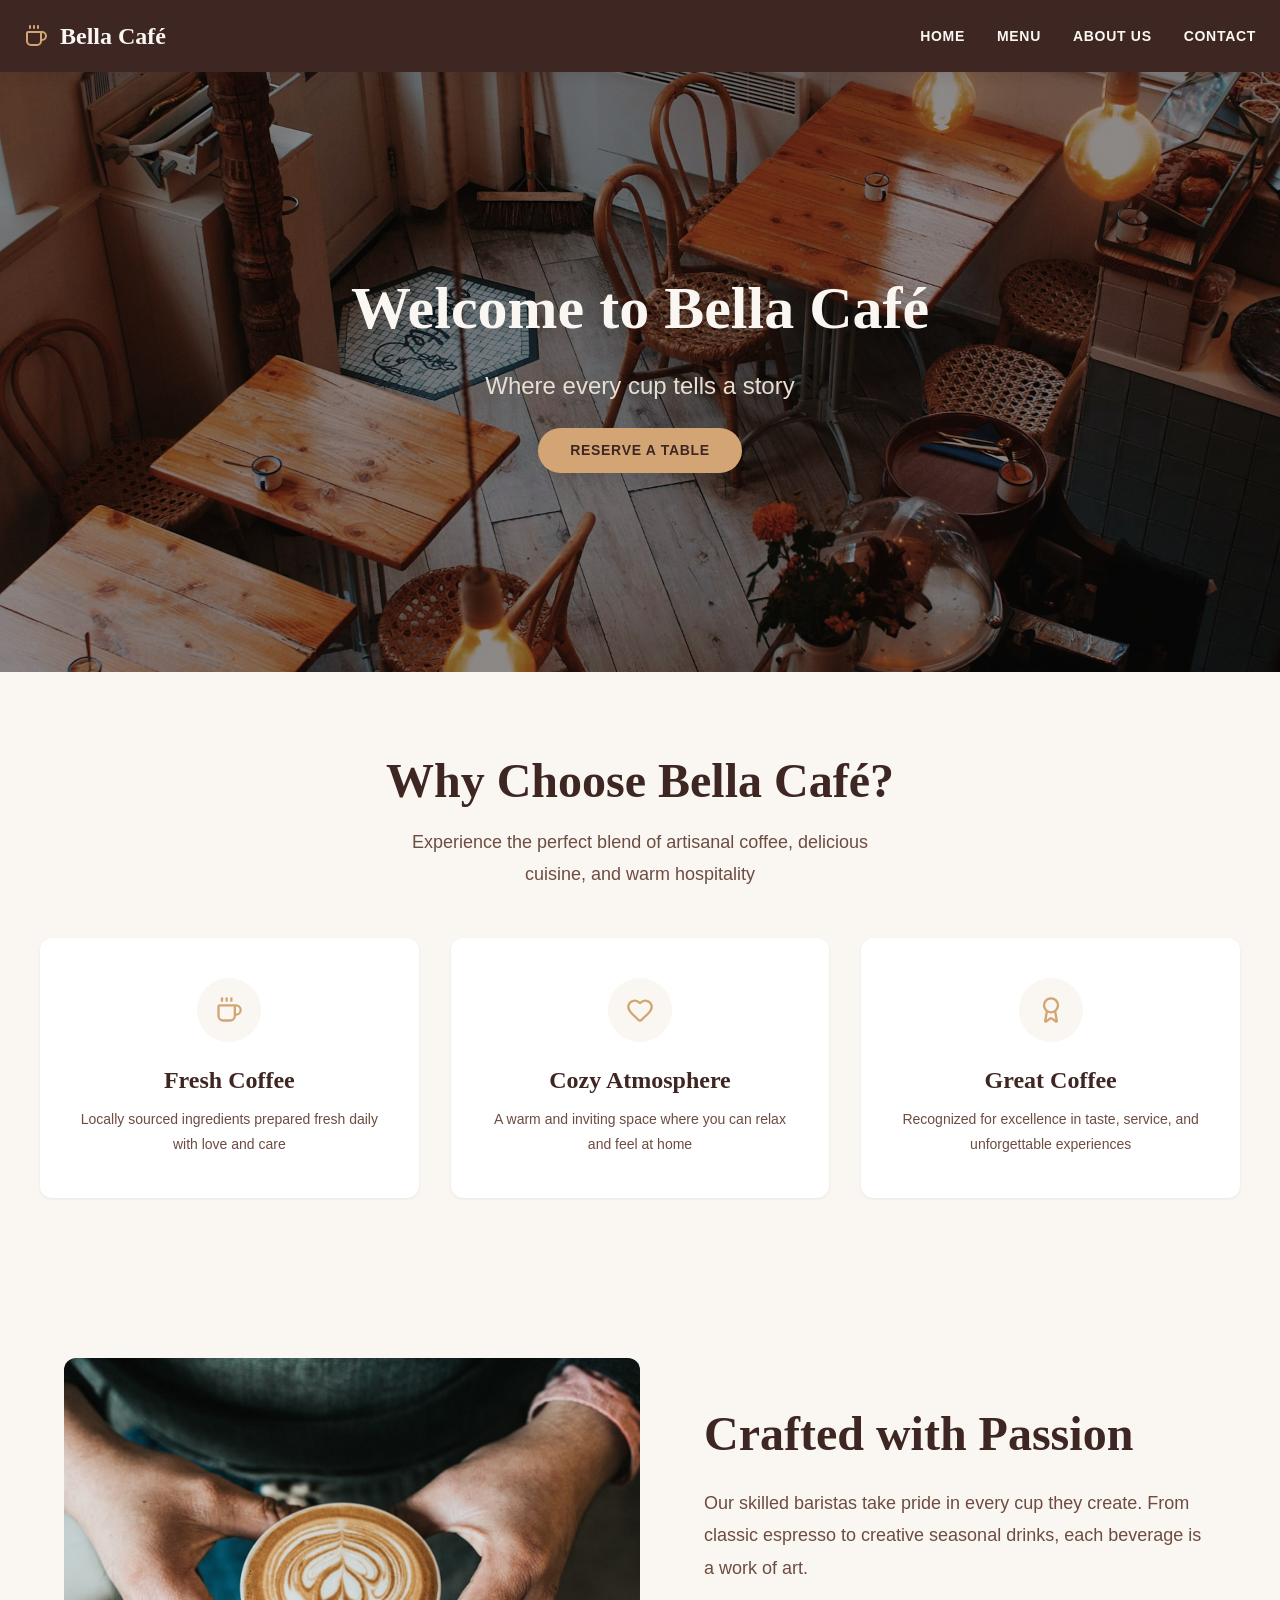
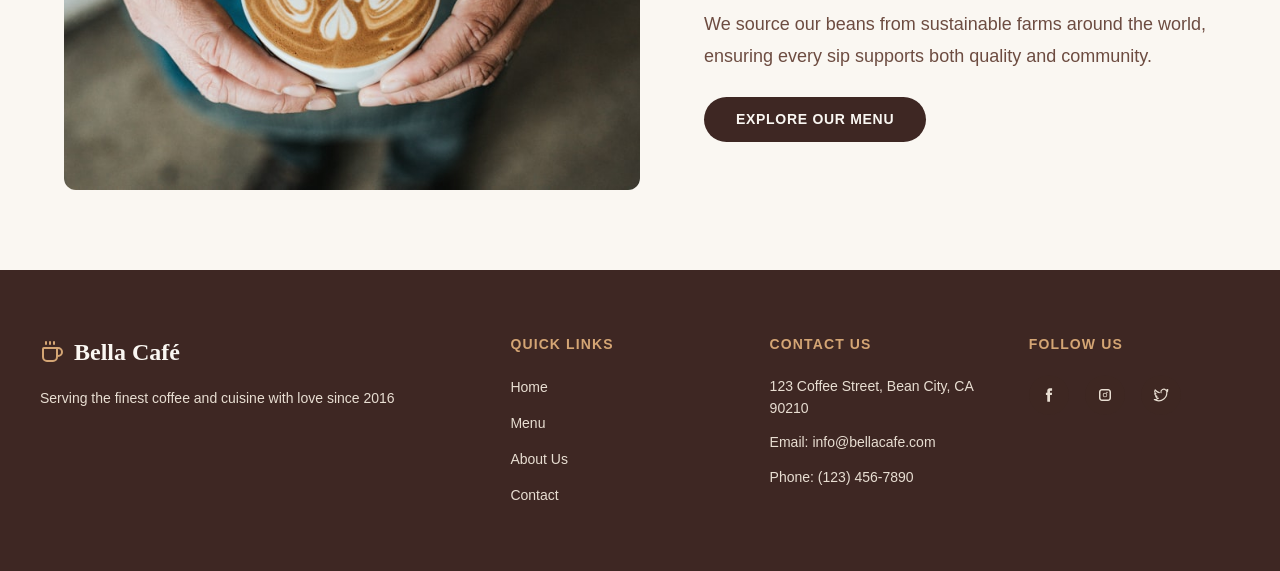
==== index.html @ aea691ec "feat:initial commit" ====
<!doctype html>
<html lang="en">
  <head>
    <meta charset="UTF-8" />
    <meta name="viewport" content="width=device-width, initial-scale=1.0" />
    <link rel="stylesheet" href="styles.css" />
    <title>Bella Café</title>
  </head>
  <body>
    <header class="header">
      <a href="index.html" class="header__logo">
        <svg
          xmlns="http://www.w3.org/2000/svg"
          width="24"
          height="24"
          viewBox="0 0 24 24"
          fill="none"
          stroke="currentColor"
          stroke-width="2"
          stroke-linecap="round"
          stroke-linejoin="round"
        >
          <path d="M10 2v2" />
          <path d="M14 2v2" />
          <path
            d="M16 8a1 1 0 0 1 1 1v8a4 4 0 0 1-4 4H7a4 4 0 0 1-4-4V9a1 1 0 0 1 1-1h14a4 4 0 1 1 0 8h-1"
          />
          <path d="M6 2v2" />
        </svg>
        <span class="header__logo-text">Bella Café</span>
      </a>

      <h1 class="sr-only">Bella Café — Restaurant & Coffee Shop</h1>

      <nav class="header__nav">
        <ul class="header__nav-list">
          <li><a href="index.html" class="header__nav-link">Home</a></li>
          <li><a href="menu.html" class="header__nav-link">Menu</a></li>
          <li><a href="about.html" class="header__nav-link">About Us</a></li>
          <li><a href="contact.html" class="header__nav-link">Contact</a></li>
        </ul>
      </nav>
    </header>

    <section class="hero">
      <div class="hero__content">
        <h2 class="hero__title">Welcome to Bella Café</h2>
        <span class="hero__subtitle">Where every cup tells a story</span>
        <a href="contact.html" class="btn btn--primary">Reserve a Table</a>
      </div>
    </section>

    <section class="features">
      <div class="features__header">
        <h2 class="features__title">Why Choose Bella Café?</h2>
        <p class="features__subtitle">
          Experience the perfect blend of artisanal coffee, delicious cuisine,
          and warm hospitality
        </p>
      </div>

      <div class="features__grid">
        <div class="feature-card">
          <div class="feature-card__icon">
            <svg
              xmlns="http://www.w3.org/2000/svg"
              width="28"
              height="28"
              viewBox="0 0 24 24"
              fill="none"
              stroke="currentColor"
              stroke-width="2"
              stroke-linecap="round"
              stroke-linejoin="round"
            >
              <path d="M10 2v2" />
              <path d="M14 2v2" />
              <path
                d="M16 8a1 1 0 0 1 1 1v8a4 4 0 0 1-4 4H7a4 4 0 0 1-4-4V9a1 1 0 0 1 1-1h14a4 4 0 1 1 0 8h-1"
              />
              <path d="M6 2v2" />
            </svg>
          </div>
          <h3 class="feature-card__title">Fresh Coffee</h3>
          <p class="feature-card__desc">
            Locally sourced ingredients prepared fresh daily with love and care
          </p>
        </div>

        <div class="feature-card">
          <div class="feature-card__icon">
            <svg
              xmlns="http://www.w3.org/2000/svg"
              width="28"
              height="28"
              viewBox="0 0 24 24"
              fill="none"
              stroke="currentColor"
              stroke-width="2"
              stroke-linecap="round"
              stroke-linejoin="round"
            >
              <path
                d="M2 9.5a5.5 5.5 0 0 1 9.591-3.676.56.56 0 0 0 .818 0A5.49 5.49 0 0 1 22 9.5c0 2.29-1.5 4-3 5.5l-5.492 5.313a2 2 0 0 1-3 .019L5 15c-1.5-1.5-3-3.2-3-5.5"
              />
            </svg>
          </div>
          <h3 class="feature-card__title">Cozy Atmosphere</h3>
          <p class="feature-card__desc">
            A warm and inviting space where you can relax and feel at home
          </p>
        </div>

        <div class="feature-card feature-card--animated">
          <div class="feature-card__icon">
            <svg
              xmlns="http://www.w3.org/2000/svg"
              width="28"
              height="28"
              viewBox="0 0 24 24"
              fill="none"
              stroke="currentColor"
              stroke-width="2"
              stroke-linecap="round"
              stroke-linejoin="round"
            >
              <path
                d="m15.477 12.89 1.515 8.526a.5.5 0 0 1-.81.47l-3.58-2.687a1 1 0 0 0-1.197 0l-3.586 2.686a.5.5 0 0 1-.81-.469l1.514-8.526"
              />
              <circle cx="12" cy="8" r="6" />
            </svg>
          </div>
          <h3 class="feature-card__title">Great Coffee</h3>
          <p class="feature-card__desc">
            Recognized for excellence in taste, service, and unforgettable
            experiences
          </p>
        </div>
      </div>
    </section>

    <section class="about-preview">
      <img
        class="about-preview__img"
        src="./assets/crafted-coffee.jpeg"
        alt="crafted coffee"
      />
      <div class="about-preview__content">
        <h2 class="about-preview__title">Crafted with Passion</h2>
        <p class="about-preview__text">
          Our skilled baristas take pride in every cup they create. From classic
          espresso to creative seasonal drinks, each beverage is a work of art.
        </p>
        <p class="about-preview__text">
          We source our beans from sustainable farms around the world, ensuring
          every sip supports both quality and community.
        </p>
        <a href="menu.html" class="btn btn--secondary">Explore Our Menu</a>
      </div>
    </section>

    <footer class="footer">
      <div class="footer__grid">
        <div class="footer__brand">
          <div class="footer__logo">
            <svg
              xmlns="http://www.w3.org/2000/svg"
              width="24"
              height="24"
              viewBox="0 0 24 24"
              fill="none"
              stroke="currentColor"
              stroke-width="2"
              stroke-linecap="round"
              stroke-linejoin="round"
            >
              <path d="M10 2v2" />
              <path d="M14 2v2" />
              <path
                d="M16 8a1 1 0 0 1 1 1v8a4 4 0 0 1-4 4H7a4 4 0 0 1-4-4V9a1 1 0 0 1 1-1h14a4 4 0 1 1 0 8h-1"
              />
              <path d="M6 2v2" />
            </svg>
            <span class="footer__logo-text">Bella Café</span>
          </div>
          <p class="footer__tagline">
            Serving the finest coffee and cuisine with love since 2016
          </p>
        </div>

        <div class="footer__col">
          <span class="footer__col-title">Quick Links</span>
          <ul class="footer__links">
            <li><a href="index.html">Home</a></li>
            <li><a href="menu.html">Menu</a></li>
            <li><a href="about.html">About Us</a></li>
            <li><a href="contact.html">Contact</a></li>
          </ul>
        </div>

        <div class="footer__col">
          <span class="footer__col-title">Contact Us</span>
          <div class="footer__contact">
            <a
              target="_blank"
              href="https://www.google.com/maps/place/TSU+11th+Building+(Ganivi)/@41.7169702,44.7189763,17z/data=!3m1!4b1!4m6!3m5!1s0x40447371b40dc741:0xaa9f66639d890960!8m2!3d41.7169702!4d44.7215512!16s%2Fg%2F1vtzfq1t?entry=ttu&g_ep=EgoyMDI2MDUxNy4wIKXMDSoASAFQAw%3D%3D"
              >123 Coffee Street, Bean City, CA 90210</a
            >
            <p>
              Email: <a href="mailto:info@bellacafe.com">info@bellacafe.com</a>
            </p>
            <p>Phone: <a href="tel:1234567890">(123) 456-7890</a></p>
          </div>
        </div>

        <div class="footer__col">
          <span class="footer__col-title">Follow Us</span>
          <div class="footer__socials">
            <a
              href="https://www.facebook.com/TbilisiStateUniversity"
              class="footer__social-link"
              aria-label="Facebook"
              target="_blank"
            >
              <svg xmlns="http://www.w3.org/2000/svg" viewBox="0 0 124 124">
                <path
                  fill="currentColor"
                  fill-rule="evenodd"
                  d="M50.1 62.4v44.4c0 .6.5 1.2 1.2 1.2h16.5c.6 0 1.2-.5 1.2-1.2V61.6h11.9c.6 0 1.1-.5 1.2-1.1l1-13.5c.1-.7-.5-1.3-1.2-1.3h-13v-9.6c0-2.3 1.8-4.1 4.1-4.1h9.2c.6 0 1.2-.5 1.2-1.2V17.3c0-.6-.5-1.2-1.2-1.2H66.6c-9.1 0-16.5 7.4-16.5 16.5v13.1h-8.2c-.6 0-1.2.5-1.2 1.2v13.6c0 .6.5 1.2 1.2 1.2h8.2v.7z"
                  clip-rule="evenodd"
                />
              </svg>
            </a>
            <a
              href="https://www.instagram.com/tbilisistateuniversity"
              class="footer__social-link"
              aria-label="Instagram"
              target="_blank"
            >
              <svg
                xmlns="http://www.w3.org/2000/svg"
                viewBox="0 0 24 24"
                fill-rule="evenodd"
                clip-rule="evenodd"
              >
                <path
                  fill="currentColor"
                  d="M16,4H8C5.791,4 4,5.791 4,8v8c0,2.209 1.791,4 4,4h8c2.209,0 4,-1.791 4,-4V8C20,5.791 18.209,4 16,4Zm2,12c0,1.103 -0.897,2 -2,2H8c-1.103,0 -2,-0.897 -2,-2V8c0,-1.103 0.897,-2 2,-2h8c1.103,0 2,0.897 2,2v8Zm-6,-7a3,3 0 1,0 0,6a3,3 0 0,0 0,-6Zm0,5a2,2 0 1,1 0,-4a2,2 0 0,1 0,4Zm3.5,-5.5a0.9,0.9 0 1,1 -1.8,0a0.9,0.9 0 0,1 1.8,0Z"
                />
              </svg>
            </a>
            <a
              href="https://twitter.com"
              class="footer__social-link"
              aria-label="Twitter / X"
              target="_blank"
            >
              <svg xmlns="http://www.w3.org/2000/svg" viewBox="0 0 32 32">
                <path
                  fill="currentColor"
                  d="M28.77 8.11a.87.87 0 0 0-.23-.2A4.69 4.69 0 0 0 29 6.54a1 1 0 0 0-.44-1a1 1 0 0 0-1.1 0a6.42 6.42 0 0 1-2.28.92a6.21 6.21 0 0 0-7.08-1A6.07 6.07 0 0 0 15 12.2a1 1 0 0 0 2-.4a4.08 4.08 0 0 1 2-4.52a4.24 4.24 0 0 1 5.12 1a1 1 0 0 0 .88.28h.25a1 1 0 0 0 .34 1.62a1 1 0 0 0-.36.88a13.07 13.07 0 0 1-4.89 11.24a12.75 12.75 0 0 1-12.65 2.31a9.06 9.06 0 0 0 4.54-2.18a1 1 0 0 0 .15-1.09a1 1 0 0 0-.93-.57a4 4 0 0 1-3-1.39a3.63 3.63 0 0 0 1-.35A1 1 0 0 0 10 18a1 1 0 0 0-.76-.84a4.42 4.42 0 0 1-3-2.48c.24 0 .48.05.74.06a1 1 0 0 0 1-.62A1 1 0 0 0 7.67 13C6 11.48 5.59 9.85 5.83 8.7a13.88 13.88 0 0 0 7 4a1 1 0 1 0 .38-2a12.1 12.1 0 0 1-6.82-4.39a1 1 0 0 0-.75-.38a1 1 0 0 0-.78.33a5.34 5.34 0 0 0-.31 6h-.09a1 1 0 0 0-.52.81a5.84 5.84 0 0 0 1.95 4.47a1 1 0 0 0-.18 1a6.63 6.63 0 0 0 3.18 3.57A13.89 13.89 0 0 1 4 23a1 1 0 0 0-.5 1.86a16.84 16.84 0 0 0 8.5 2.49a15.16 15.16 0 0 0 9.6-3.57a15.12 15.12 0 0 0 5.69-12.42a4.62 4.62 0 0 0 1.62-2.25a1 1 0 0 0-.14-1Z"
                />
              </svg>
            </a>
          </div>
        </div>
      </div>
    </footer>
  </body>
</html>
---- styles.css ----
:root {
  --color-espresso: #3e2723;
  --color-cream: #faf7f2;
  --color-gold: #d4a574;

  --color-white: #ffffff;
  --color-beige-light: #e8ded2;
  --color-brown-mid: #6d4c41;
  --color-gold-dark: #c49563;

  --color-espresso-10: rgba(62, 39, 35, 0.1);
  --color-espresso-50: rgba(62, 39, 35, 0.5);
  --color-danger: #d4183d;

  --font-heading: "Playfair Display", Georgia, serif;
  --font-body: "Lato", "Helvetica Neue", Arial, sans-serif;

  --text-xs: 0.75rem; /*  12px */
  --text-sm: 0.875rem; /*  14px */
  --text-base: 1rem; /*  16px */
  --text-md: 1.125rem; /*  18px */
  --text-lg: 1.25rem; /*  20px */
  --text-xl: 1.5rem; /*  24px */
  --text-2xl: 2rem; /*  32px */
  --text-3xl: 2.5rem; /*  40px */
  --text-4xl: 3rem; /*  48px */
  --text-5xl: 3.75rem; /*  60px */

  --font-normal: 400;
  --font-medium: 500;
  --font-semi: 600;
  --font-bold: 700;

  --leading-tight: 1.2;
  --leading-normal: 1.5;
  --leading-loose: 1.8;

  --radius-sm: 4px;
  --radius-md: 8px;
  --radius-lg: 12px;
  --radius-xl: 20px;
  --radius-full: 9999px;

  --shadow-sm: 0 1px 3px rgba(62, 39, 35, 0.08);
  --shadow-md: 0 4px 12px rgba(62, 39, 35, 0.12);
  --shadow-lg: 0 8px 24px rgba(62, 39, 35, 0.16);
  --shadow-xl: 0 16px 48px rgba(62, 39, 35, 0.2);

  --transition-fast: 150ms ease;
  --transition-base: 250ms ease;
  --transition-slow: 400ms ease;

  --container-max: 1200px;
  --header-height: 72px;
}

*,
*::before,
*::after {
  box-sizing: border-box;
  margin: 0;
  padding: 0;
}

html {
  font-size: 16px;
  scroll-behavior: smooth;
  -webkit-text-size-adjust: 100%;
}

body {
  font-family: var(--font-body);
  font-size: var(--text-base);
  font-weight: var(--font-normal);
  line-height: var(--leading-normal);
  color: var(--color-brown-mid);
  background-color: var(--color-cream);
  -webkit-font-smoothing: antialiased;
  -moz-osx-font-smoothing: grayscale;
}

h1,
h2,
h3,
h4,
h5,
h6 {
  font-family: var(--font-heading);
  font-weight: var(--font-bold);
  line-height: var(--leading-tight);
  color: var(--color-espresso);
}

h1 {
  font-size: var(--text-5xl);
}
h2 {
  font-size: var(--text-4xl);
}
h3 {
  font-size: var(--text-3xl);
}
h4 {
  font-size: var(--text-2xl);
}
h5 {
  font-size: var(--text-xl);
}
h6 {
  font-size: var(--text-lg);
}

p {
  line-height: var(--leading-loose);
  color: var(--color-brown-mid);
}

a {
  color: inherit;
  text-decoration: none;
  transition: color var(--transition-base);
}

a:hover {
  color: var(--color-gold);
}

ul,
ol {
  list-style: none;
}

img,
picture,
video,
canvas,
svg {
  display: block;
  max-width: 100%;
  height: auto;
}
.sr-only {
  position: absolute;
  width: 1px;
  height: 1px;
  clip: rect(0, 0, 0, 0);
}

.header {
  position: sticky;
  top: 0;
  z-index: 100;
  height: 72px;
  background-color: var(--color-espresso);
  display: flex;
  align-items: center;
  justify-content: space-between;
  padding-inline: 24px;
  box-shadow: var(--shadow-md);
}

.header__logo {
  display: flex;
  align-items: center;
  gap: 12px;
  color: var(--color-cream);
}

.header__logo svg {
  color: var(--color-gold);
  flex-shrink: 0;
}

.header__logo-text {
  font-family: var(--font-heading);
  font-size: var(--text-xl);
  font-weight: var(--font-bold);
  color: var(--color-cream);
}

.header__nav-list {
  display: flex;
  align-items: center;
  gap: 32px;
}

.header__nav-link {
  font-size: var(--text-sm);
  font-weight: var(--font-semi);
  letter-spacing: 0.05em;
  text-transform: uppercase;
  color: var(--color-cream);
  transition: color var(--transition-base);
}

.header__nav-link:hover {
  color: var(--color-gold);
}

.hero {
  width: 100%;
  min-height: 600px;
  background-image:
    linear-gradient(var(--color-espresso-50), var(--color-espresso-50)),
    url("./assets/photo2.jpeg");
  background-size: cover;
  background-position: center;
  background-repeat: no-repeat;

  background-blend-mode: multiply;

  display: flex;
  align-items: center;
  justify-content: center;
}

.hero__content {
  display: flex;
  flex-direction: column;
  align-items: center;
  gap: 24px;
  text-align: center;
}

.hero__title {
  font-size: var(--text-5xl);
  color: var(--color-cream);
}

.hero__subtitle {
  font-size: var(--text-xl);
  color: var(--color-beige-light);
}
.btn {
  display: inline-flex;
  align-items: center;
  padding: 12px 32px;
  font-size: var(--text-sm);
  font-weight: var(--font-semi);
  letter-spacing: 0.05em;
  text-transform: uppercase;
  border-radius: var(--radius-full);
  transition:
    background-color var(--transition-base),
    transform var(--transition-fast);
  cursor: pointer;
}

.btn:hover {
  transform: translateY(-2px);
}
.btn:active {
  transform: translateY(0);
}

.btn--primary {
  background-color: var(--color-gold);
  color: var(--color-espresso);
}

.btn--primary:hover {
  background-color: var(--color-gold-dark);
  color: var(--color-espresso);
}

.features {
  padding-block: 80px;
  padding-inline: 24px;
  text-align: center;
}

.features__header {
  margin-bottom: 48px;
}

.features__title {
  margin-bottom: 16px;
}

.features__subtitle {
  font-size: var(--text-md);
  color: var(--color-brown-mid);
  max-width: 520px;
  margin-inline: auto;
}

.features__grid {
  display: grid;
  grid-template-columns: repeat(3, 1fr);
  gap: 32px;
  max-width: 1200px;
  margin-inline: auto;
}

.feature-card {
  background-color: var(--color-white);
  border-radius: 12px;
  padding: 40px 32px;
  box-shadow: var(--shadow-sm);
  transition:
    box-shadow 250ms ease,
    transform 250ms ease;
}

.feature-card:hover {
  box-shadow: var(--shadow-lg);
  transform: translateY(-4px);
}

.feature-card__icon {
  width: 64px;
  height: 64px;
  background-color: var(--color-cream);
  border-radius: 9999px;
  display: flex;
  align-items: center;
  justify-content: center;
  margin-inline: auto;
  margin-bottom: 24px;
  color: var(--color-gold);
}

.feature-card__title {
  font-size: var(--text-xl);
  color: var(--color-espresso);
  margin-bottom: 12px;
}

.feature-card__desc {
  font-size: var(--text-sm);
  color: var(--color-brown-mid);
  line-height: 1.8;
}

.feature-card--animated {
  animation: float 3s ease-in-out infinite;
}

.feature-card--animated:nth-child(1) {
  animation-delay: 0s;
}
.feature-card--animated:nth-child(2) {
  animation-delay: 0.4s;
}
.feature-card--animated:nth-child(3) {
  animation-delay: 0.8s;
}

.about-preview {
  display: flex;
  align-items: center;
  gap: 64px;
  max-width: 1200px;
  margin-inline: auto;
  padding-block: 80px;
  padding-inline: 24px;
}

.about-preview__img {
  width: 50%;
  aspect-ratio: 4 / 3;
  object-fit: cover;
  border-radius: 12px;
  flex-shrink: 0;
}

.about-preview__content {
  display: flex;
  flex-direction: column;
  gap: 24px;
}

.about-preview__title {
  font-size: var(--text-4xl);
  color: var(--color-espresso);
}

.about-preview__text {
  font-size: var(--text-md);
  color: var(--color-brown-mid);
  line-height: 1.8;
}

.about-preview__content .btn {
  align-self: flex-start;
}

.btn--secondary {
  background-color: var(--color-espresso);
  color: var(--color-cream);
}

.btn--secondary:hover {
  background-color: var(--color-brown-mid);
  color: var(--color-cream);
}

.footer {
  background-color: var(--color-espresso);
  color: var(--color-cream);
  padding-block: 64px;
  padding-inline: 24px;
}

.footer__grid {
  display: grid;
  grid-template-columns: 2fr 1fr 1fr 1fr;
  gap: 48px;
  max-width: 1200px;
  margin-inline: auto;
}

.footer__logo {
  display: flex;
  align-items: center;
  gap: 10px;
  margin-bottom: 16px;
}

.footer__logo svg {
  color: var(--color-gold);
  flex-shrink: 0;
}

.footer__logo-text {
  font-family: var(--font-heading);
  font-size: var(--text-xl);
  font-weight: var(--font-bold);
  color: var(--color-cream);
}

.footer__tagline {
  font-size: var(--text-sm);
  color: var(--color-beige-light);
  line-height: 1.8;
}

.footer__col-title {
  display: block;
  font-size: var(--text-sm);
  font-weight: var(--font-semi);
  letter-spacing: 0.08em;
  text-transform: uppercase;
  color: var(--color-gold);
  margin-bottom: 20px;
}

.footer__links {
  display: flex;
  flex-direction: column;
  gap: 12px;
}

.footer__links a {
  font-size: var(--text-sm);
  color: var(--color-beige-light);
  transition: color var(--transition-base);
}

.footer__links a:hover {
  color: var(--color-gold);
}

.footer__contact {
  display: flex;
  flex-direction: column;
  gap: 12px;
}

.footer__contact p,
.footer__contact a {
  font-size: var(--text-sm);
  color: var(--color-beige-light);
  line-height: 1.6;
}

.footer__contact a:hover {
  color: var(--color-gold);
}

.footer__socials {
  display: flex;
  gap: 16px;
}

.footer__social-link {
  width: 40px;
  height: 40px;
  background-color: var(--color-espresso-10);
  border-radius: 9999px;
  display: flex;
  align-items: center;
  justify-content: center;
  color: var(--color-beige-light);
  transition:
    background-color var(--transition-base),
    color var(--transition-base);
}

.footer__social-link svg {
  width: 18px;
  height: 18px;
}

.footer__social-link:hover {
  background-color: var(--color-gold);
  color: var(--color-espresso);
}

@keyframes float {
  0% {
    transform: translateY(0);
  }
  50% {
    transform: translateY(-10px);
  }
  100% {
    transform: translateY(0);
  }
}
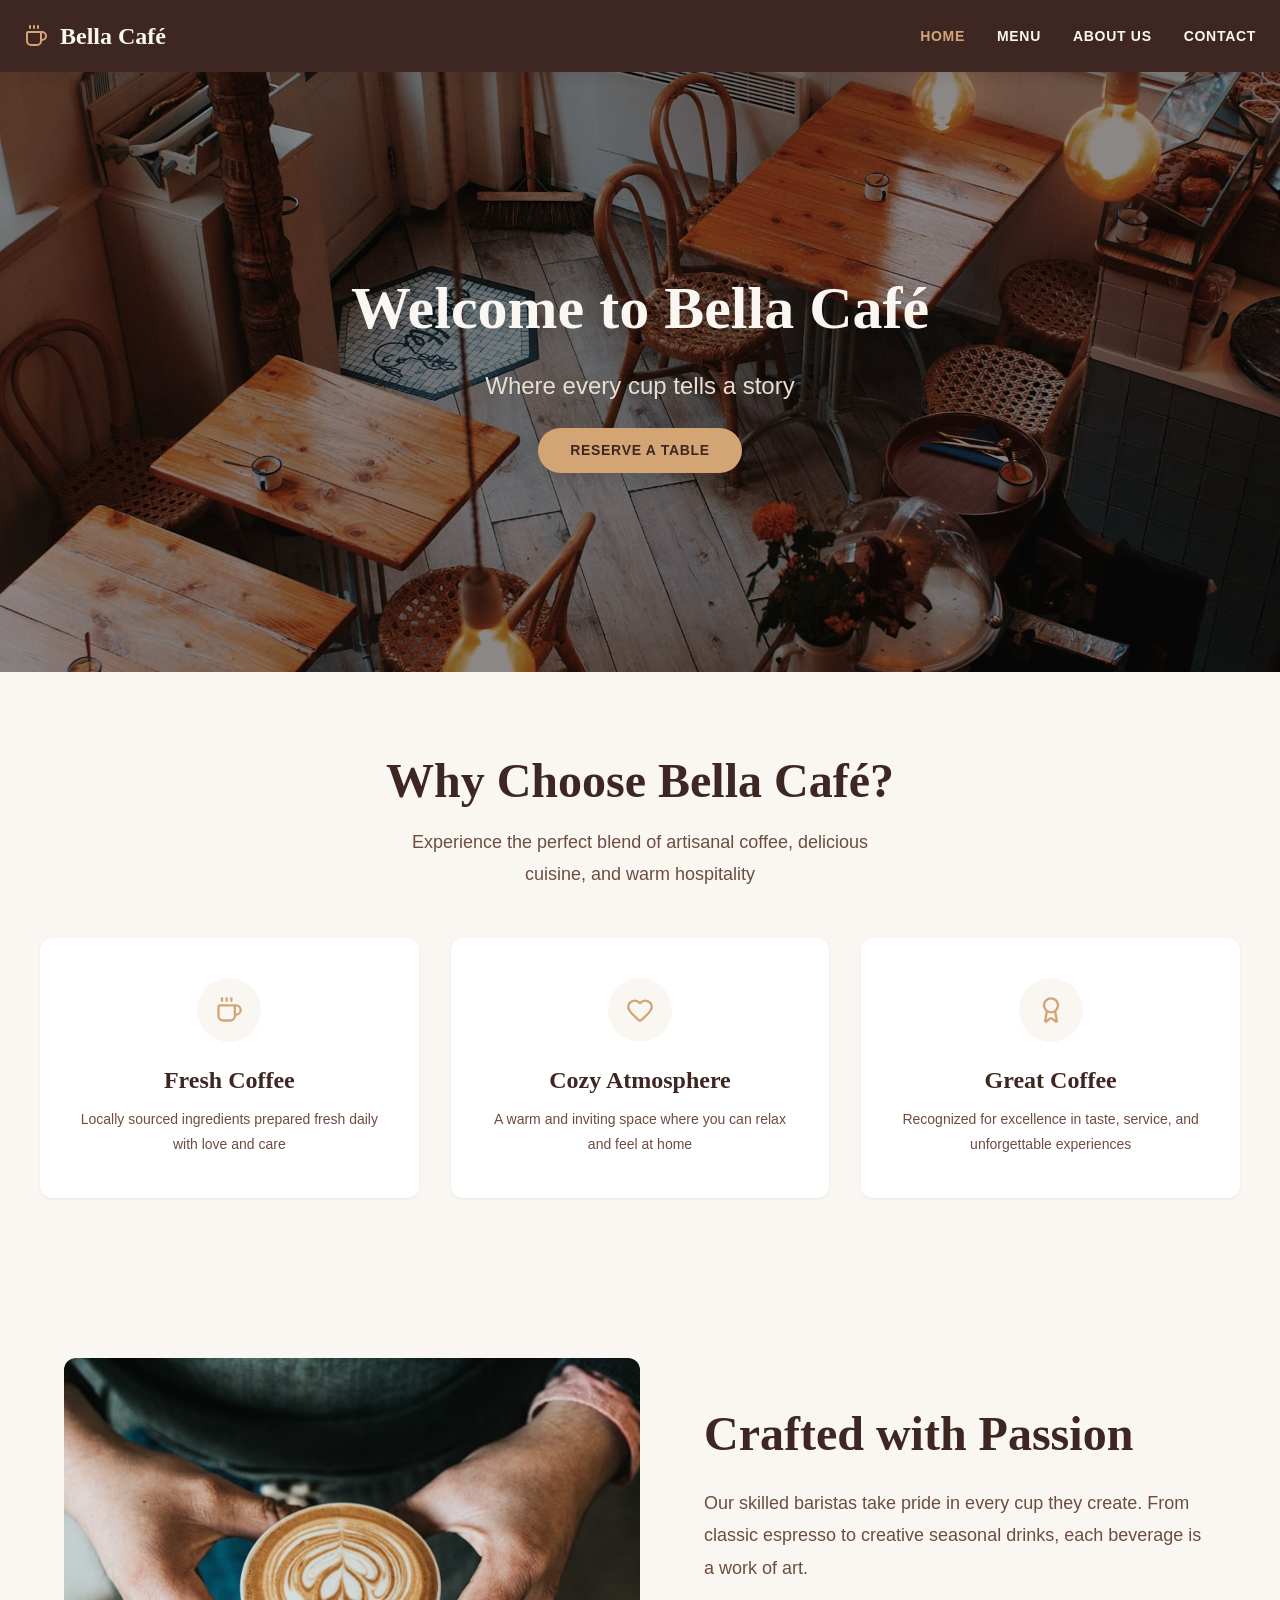
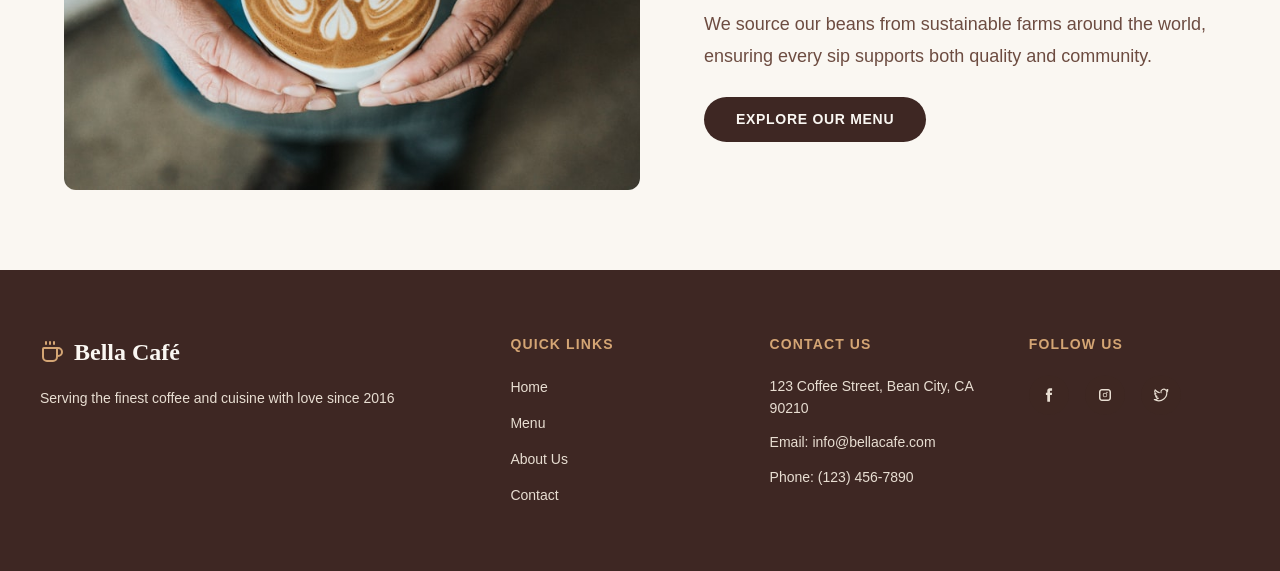
==== commit 69aa6819: "feat: menu page" ====
--- a/index.html
+++ b/index.html
@@ -8,6 +8,12 @@
   </head>
   <body>
     <header class="header">
+      <div class="header__burger" id="burger">
+        <div class="burger__line"></div>
+        <div class="burger__line"></div>
+        <div class="burger__line"></div>
+      </div>
+
       <a href="index.html" class="header__logo">
         <svg
           xmlns="http://www.w3.org/2000/svg"
@@ -30,17 +36,85 @@
         <span class="header__logo-text">Bella Café</span>
       </a>
 
-      <h1 class="sr-only">Bella Café — Restaurant & Coffee Shop</h1>
-
       <nav class="header__nav">
         <ul class="header__nav-list">
-          <li><a href="index.html" class="header__nav-link">Home</a></li>
+          <li>
+            <a
+              href="index.html"
+              class="header__nav-link header__nav-link--active"
+              >Home</a
+            >
+          </li>
           <li><a href="menu.html" class="header__nav-link">Menu</a></li>
           <li><a href="about.html" class="header__nav-link">About Us</a></li>
           <li><a href="contact.html" class="header__nav-link">Contact</a></li>
         </ul>
       </nav>
     </header>
+
+    <div class="nav-overlay" id="navOverlay"></div>
+
+    <aside class="nav-sidebar" id="navSidebar">
+      <div class="nav-sidebar__header">
+        <div class="nav-sidebar__brand">
+          <svg
+            xmlns="http://www.w3.org/2000/svg"
+            width="24"
+            height="24"
+            viewBox="0 0 24 24"
+            fill="none"
+            stroke="currentColor"
+            stroke-width="2"
+            stroke-linecap="round"
+            stroke-linejoin="round"
+          >
+            <path d="M10 2v2" />
+            <path d="M14 2v2" />
+            <path
+              d="M16 8a1 1 0 0 1 1 1v8a4 4 0 0 1-4 4H7a4 4 0 0 1-4-4V9a1 1 0 0 1 1-1h14a4 4 0 1 1 0 8h-1"
+            />
+            <path d="M6 2v2" />
+          </svg>
+          <span>Bella Café</span>
+        </div>
+        <div
+          class="nav-sidebar__close"
+          id="sidebarClose"
+          aria-label="Close menu"
+        >
+          <svg
+            xmlns="http://www.w3.org/2000/svg"
+            width="24"
+            height="24"
+            viewBox="0 0 24 24"
+            fill="none"
+            stroke="currentColor"
+            stroke-width="2"
+            stroke-linecap="round"
+            stroke-linejoin="round"
+          >
+            <path d="M18 6L6 18" />
+            <path d="M6 6l12 12" />
+          </svg>
+        </div>
+      </div>
+      <ul class="nav-sidebar__list">
+        <li>
+          <a
+            href="index.html"
+            class="nav-sidebar__link nav-sidebar__link--active"
+            >Home</a
+          >
+        </li>
+        <li><a href="menu.html" class="nav-sidebar__link">Menu</a></li>
+        <li><a href="about.html" class="nav-sidebar__link">About Us</a></li>
+        <li><a href="contact.html" class="nav-sidebar__link">Contact</a></li>
+      </ul>
+    </aside>
+
+    <div class="nav-overlay" id="navOverlay"></div>
+
+    <h1 class="sr-only">Bella Café — Restaurant & Coffee Shop</h1>
 
     <section class="hero">
       <div class="hero__content">
@@ -60,57 +134,6 @@
       </div>
 
       <div class="features__grid">
-        <div class="feature-card">
-          <div class="feature-card__icon">
-            <svg
-              xmlns="http://www.w3.org/2000/svg"
-              width="28"
-              height="28"
-              viewBox="0 0 24 24"
-              fill="none"
-              stroke="currentColor"
-              stroke-width="2"
-              stroke-linecap="round"
-              stroke-linejoin="round"
-            >
-              <path d="M10 2v2" />
-              <path d="M14 2v2" />
-              <path
-                d="M16 8a1 1 0 0 1 1 1v8a4 4 0 0 1-4 4H7a4 4 0 0 1-4-4V9a1 1 0 0 1 1-1h14a4 4 0 1 1 0 8h-1"
-              />
-              <path d="M6 2v2" />
-            </svg>
-          </div>
-          <h3 class="feature-card__title">Fresh Coffee</h3>
-          <p class="feature-card__desc">
-            Locally sourced ingredients prepared fresh daily with love and care
-          </p>
-        </div>
-
-        <div class="feature-card">
-          <div class="feature-card__icon">
-            <svg
-              xmlns="http://www.w3.org/2000/svg"
-              width="28"
-              height="28"
-              viewBox="0 0 24 24"
-              fill="none"
-              stroke="currentColor"
-              stroke-width="2"
-              stroke-linecap="round"
-              stroke-linejoin="round"
-            >
-              <path
-                d="M2 9.5a5.5 5.5 0 0 1 9.591-3.676.56.56 0 0 0 .818 0A5.49 5.49 0 0 1 22 9.5c0 2.29-1.5 4-3 5.5l-5.492 5.313a2 2 0 0 1-3 .019L5 15c-1.5-1.5-3-3.2-3-5.5"
-              />
-            </svg>
-          </div>
-          <h3 class="feature-card__title">Cozy Atmosphere</h3>
-          <p class="feature-card__desc">
-            A warm and inviting space where you can relax and feel at home
-          </p>
-        </div>
-
         <div class="feature-card feature-card--animated">
           <div class="feature-card__icon">
             <svg
@@ -124,6 +147,57 @@
               stroke-linecap="round"
               stroke-linejoin="round"
             >
+              <path d="M10 2v2" />
+              <path d="M14 2v2" />
+              <path
+                d="M16 8a1 1 0 0 1 1 1v8a4 4 0 0 1-4 4H7a4 4 0 0 1-4-4V9a1 1 0 0 1 1-1h14a4 4 0 1 1 0 8h-1"
+              />
+              <path d="M6 2v2" />
+            </svg>
+          </div>
+          <h3 class="feature-card__title">Fresh Coffee</h3>
+          <p class="feature-card__desc">
+            Locally sourced ingredients prepared fresh daily with love and care
+          </p>
+        </div>
+
+        <div class="feature-card feature-card--animated">
+          <div class="feature-card__icon">
+            <svg
+              xmlns="http://www.w3.org/2000/svg"
+              width="28"
+              height="28"
+              viewBox="0 0 24 24"
+              fill="none"
+              stroke="currentColor"
+              stroke-width="2"
+              stroke-linecap="round"
+              stroke-linejoin="round"
+            >
+              <path
+                d="M2 9.5a5.5 5.5 0 0 1 9.591-3.676.56.56 0 0 0 .818 0A5.49 5.49 0 0 1 22 9.5c0 2.29-1.5 4-3 5.5l-5.492 5.313a2 2 0 0 1-3 .019L5 15c-1.5-1.5-3-3.2-3-5.5"
+              />
+            </svg>
+          </div>
+          <h3 class="feature-card__title">Cozy Atmosphere</h3>
+          <p class="feature-card__desc">
+            A warm and inviting space where you can relax and feel at home
+          </p>
+        </div>
+
+        <div class="feature-card feature-card--animated">
+          <div class="feature-card__icon">
+            <svg
+              xmlns="http://www.w3.org/2000/svg"
+              width="28"
+              height="28"
+              viewBox="0 0 24 24"
+              fill="none"
+              stroke="currentColor"
+              stroke-width="2"
+              stroke-linecap="round"
+              stroke-linejoin="round"
+            >
               <path
                 d="m15.477 12.89 1.515 8.526a.5.5 0 0 1-.81.47l-3.58-2.687a1 1 0 0 0-1.197 0l-3.586 2.686a.5.5 0 0 1-.81-.469l1.514-8.526"
               />
@@ -140,11 +214,13 @@
     </section>
 
     <section class="about-preview">
-      <img
-        class="about-preview__img"
-        src="./assets/crafted-coffee.jpeg"
-        alt="crafted coffee"
-      />
+      <div class="about-preview__img-wrap">
+        <img
+          class="about-preview__img"
+          src="./assets/crafted-coffee.jpeg"
+          alt="crafted coffee"
+        />
+      </div>
       <div class="about-preview__content">
         <h2 class="about-preview__title">Crafted with Passion</h2>
         <p class="about-preview__text">
@@ -266,5 +342,7 @@
         </div>
       </div>
     </footer>
+
+    <script src="./index.js"></script>
   </body>
 </html>
--- a/styles.css
+++ b/styles.css
@@ -193,7 +193,131 @@
   transition: color var(--transition-base);
 }
 
+.header__nav-link--active {
+  color: var(--color-gold);
+}
+
 .header__nav-link:hover {
+  color: var(--color-gold);
+}
+
+.header__burger {
+  display: none;
+  flex-direction: column;
+  gap: 5px;
+  cursor: pointer;
+  padding: 4px;
+}
+
+.burger__line {
+  width: 24px;
+  height: 2px;
+  background-color: var(--color-cream);
+  border-radius: 2px;
+  transition:
+    transform var(--transition-base),
+    opacity var(--transition-base);
+}
+
+.nav-overlay {
+  display: none;
+  position: fixed;
+  inset: 0;
+  background-color: rgba(0, 0, 0, 0.5);
+  z-index: 150;
+  opacity: 0;
+  transition: opacity var(--transition-base);
+}
+
+.nav-overlay.is-open {
+  display: block;
+  opacity: 1;
+}
+
+.nav-sidebar {
+  position: fixed;
+  top: 0;
+  left: 0;
+  height: 100%;
+  width: 280px;
+  background-color: var(--color-espresso);
+  z-index: 200;
+  padding: 32px 24px;
+  transform: translateX(-100%);
+  transition: transform var(--transition-slow);
+}
+
+.nav-sidebar.is-open {
+  transform: translateX(0);
+}
+
+.nav-sidebar__header {
+  display: flex;
+  align-items: center;
+  justify-content: space-between;
+  margin-bottom: 40px;
+  padding-bottom: 24px;
+  border-bottom: 1px solid var(--color-espresso-10);
+}
+
+.nav-sidebar__brand {
+  display: flex;
+  align-items: center;
+  gap: 10px;
+}
+
+.nav-sidebar__brand svg {
+  color: var(--color-gold);
+}
+
+.nav-sidebar__brand span {
+  font-family: var(--font-heading);
+  font-size: var(--text-xl);
+  font-weight: var(--font-bold);
+  color: var(--color-cream);
+}
+
+.nav-sidebar__close {
+  color: var(--color-cream);
+  cursor: pointer;
+  padding: 4px;
+  display: flex;
+  align-items: center;
+  justify-content: center;
+  border-radius: var(--radius-sm);
+  transition: color var(--transition-base);
+}
+
+.nav-sidebar__close:hover {
+  color: var(--color-gold);
+}
+
+.nav-sidebar__list {
+  display: flex;
+  flex-direction: column;
+  gap: 8px;
+}
+
+.nav-sidebar__link {
+  display: block;
+  padding: 12px 16px;
+  font-size: var(--text-base);
+  font-weight: var(--font-semi);
+  letter-spacing: 0.05em;
+  text-transform: uppercase;
+  color: var(--color-cream);
+  border-radius: var(--radius-md);
+  transition:
+    background-color var(--transition-base),
+    color var(--transition-base);
+}
+
+.nav-sidebar__link--active {
+  color: var(--color-gold);
+}
+
+.nav-sidebar__link:hover {
+  background-color: var(--color-espresso-10);
   color: var(--color-gold);
 }
 
@@ -356,12 +480,22 @@
   padding-inline: 24px;
 }
 
+.about-preview__img-wrap {
+  width: 50%;
+  flex-shrink: 0;
+  border-radius: 12px;
+  overflow: hidden;
+}
+
 .about-preview__img {
-  width: 50%;
+  width: 100%;
   aspect-ratio: 4 / 3;
   object-fit: cover;
-  border-radius: 12px;
-  flex-shrink: 0;
+  transition: transform var(--transition-slow);
+}
+
+.about-preview__img-wrap:hover .about-preview__img {
+  transform: scale(1.08);
 }
 
 .about-preview__content {
@@ -507,6 +641,129 @@
   color: var(--color-espresso);
 }
 
+/* MENU PAGE */
+
+.menu {
+  padding-block: 80px;
+  padding-inline: 24px;
+  max-width: 1200px;
+  margin-inline: auto;
+}
+
+.menu__header {
+  text-align: center;
+  margin-bottom: 48px;
+}
+
+.menu__title {
+  margin-bottom: 12px;
+}
+
+.menu__subtitle {
+  font-size: var(--text-md);
+  color: var(--color-brown-mid);
+}
+
+.menu__tabs {
+  display: flex;
+  justify-content: center;
+  gap: 8px;
+  margin-bottom: 48px;
+  flex-wrap: wrap;
+}
+
+.menu__tab {
+  padding: 10px 28px;
+  font-size: var(--text-sm);
+  font-weight: var(--font-semi);
+  letter-spacing: 0.05em;
+  text-transform: uppercase;
+  border-radius: var(--radius-full);
+  border: 2px solid var(--color-beige-light);
+  background-color: transparent;
+  color: var(--color-brown-mid);
+  cursor: pointer;
+  transition:
+    background-color var(--transition-base),
+    color var(--transition-base),
+    border-color var(--transition-base);
+}
+
+.menu__tab:hover {
+  border-color: var(--color-gold);
+  color: var(--color-gold);
+}
+
+.menu__tab--active {
+  background-color: var(--color-espresso);
+  border-color: var(--color-espresso);
+  color: var(--color-cream);
+}
+
+.menu__grid {
+  display: grid;
+  grid-template-columns: repeat(4, 1fr);
+  gap: 24px;
+}
+
+.menu-card {
+  background-color: var(--color-white);
+  border-radius: var(--radius-lg);
+  overflow: hidden;
+  box-shadow: var(--shadow-sm);
+  transition:
+    box-shadow var(--transition-base),
+    transform var(--transition-base);
+}
+
+.menu-card__img-wrap {
+  overflow: hidden;
+}
+
+.menu-card__img {
+  width: 100%;
+  aspect-ratio: 4 / 3;
+  object-fit: cover;
+  transition: transform var(--transition-slow);
+}
+
+.menu-card__img-wrap:hover .menu-card__img {
+  transform: scale(1.08);
+}
+
+.menu-card__body {
+  padding: 16px;
+  display: flex;
+  flex-direction: column;
+  gap: 8px;
+}
+
+.menu-card__top {
+  display: flex;
+  justify-content: space-between;
+  align-items: flex-start;
+  gap: 8px;
+}
+
+.menu-card__name {
+  font-size: var(--text-base);
+  font-family: var(--font-heading);
+  color: var(--color-espresso);
+}
+
+.menu-card__price {
+  font-size: var(--text-base);
+  font-weight: var(--font-bold);
+  color: var(--color-gold-dark);
+  white-space: nowrap;
+}
+
+.menu-card__desc {
+  font-size: var(--text-xs);
+  color: var(--color-brown-mid);
+  line-height: 1.6;
+}
+
 @keyframes float {
   0% {
     transform: translateY(0);
@@ -518,3 +775,87 @@
     transform: translateY(0);
   }
 }
+
+@media (max-width: 1024px) {
+  .footer__grid {
+    grid-template-columns: 1fr 1fr;
+  }
+
+  .about-preview {
+    gap: 40px;
+  }
+
+  .menu__grid {
+    grid-template-columns: repeat(2, 1fr);
+  }
+}
+
+@media (max-width: 768px) {
+  .header__nav {
+    display: none;
+  }
+
+  .header {
+    justify-content: flex-start;
+    gap: 10px;
+  }
+
+  .hero__title {
+    font-size: var(--text-3xl);
+  }
+
+  .hero__subtitle {
+    font-size: var(--text-base);
+  }
+
+  .features__grid {
+    grid-template-columns: 1fr;
+    max-width: 480px;
+    margin-inline: auto;
+  }
+
+  .features__title {
+    font-size: var(--text-3xl);
+  }
+
+  .about-preview {
+    flex-direction: column;
+    gap: 32px;
+    padding-block: 48px;
+  }
+
+  .about-preview__img-wrap {
+    width: 100%;
+  }
+
+  .about-preview__img {
+    width: 100%;
+  }
+
+  .about-preview__title {
+    font-size: var(--text-2xl);
+  }
+
+  .menu__grid {
+    grid-template-columns: 1fr;
+  }
+
+  .footer__grid {
+    grid-template-columns: 1fr;
+    gap: 32px;
+  }
+
+  .header__burger {
+    display: flex;
+  }
+}
+
+@media (max-width: 480px) {
+  .hero__title {
+    font-size: var(--text-2xl);
+  }
+
+  .features__title {
+    font-size: var(--text-2xl);
+  }
+}
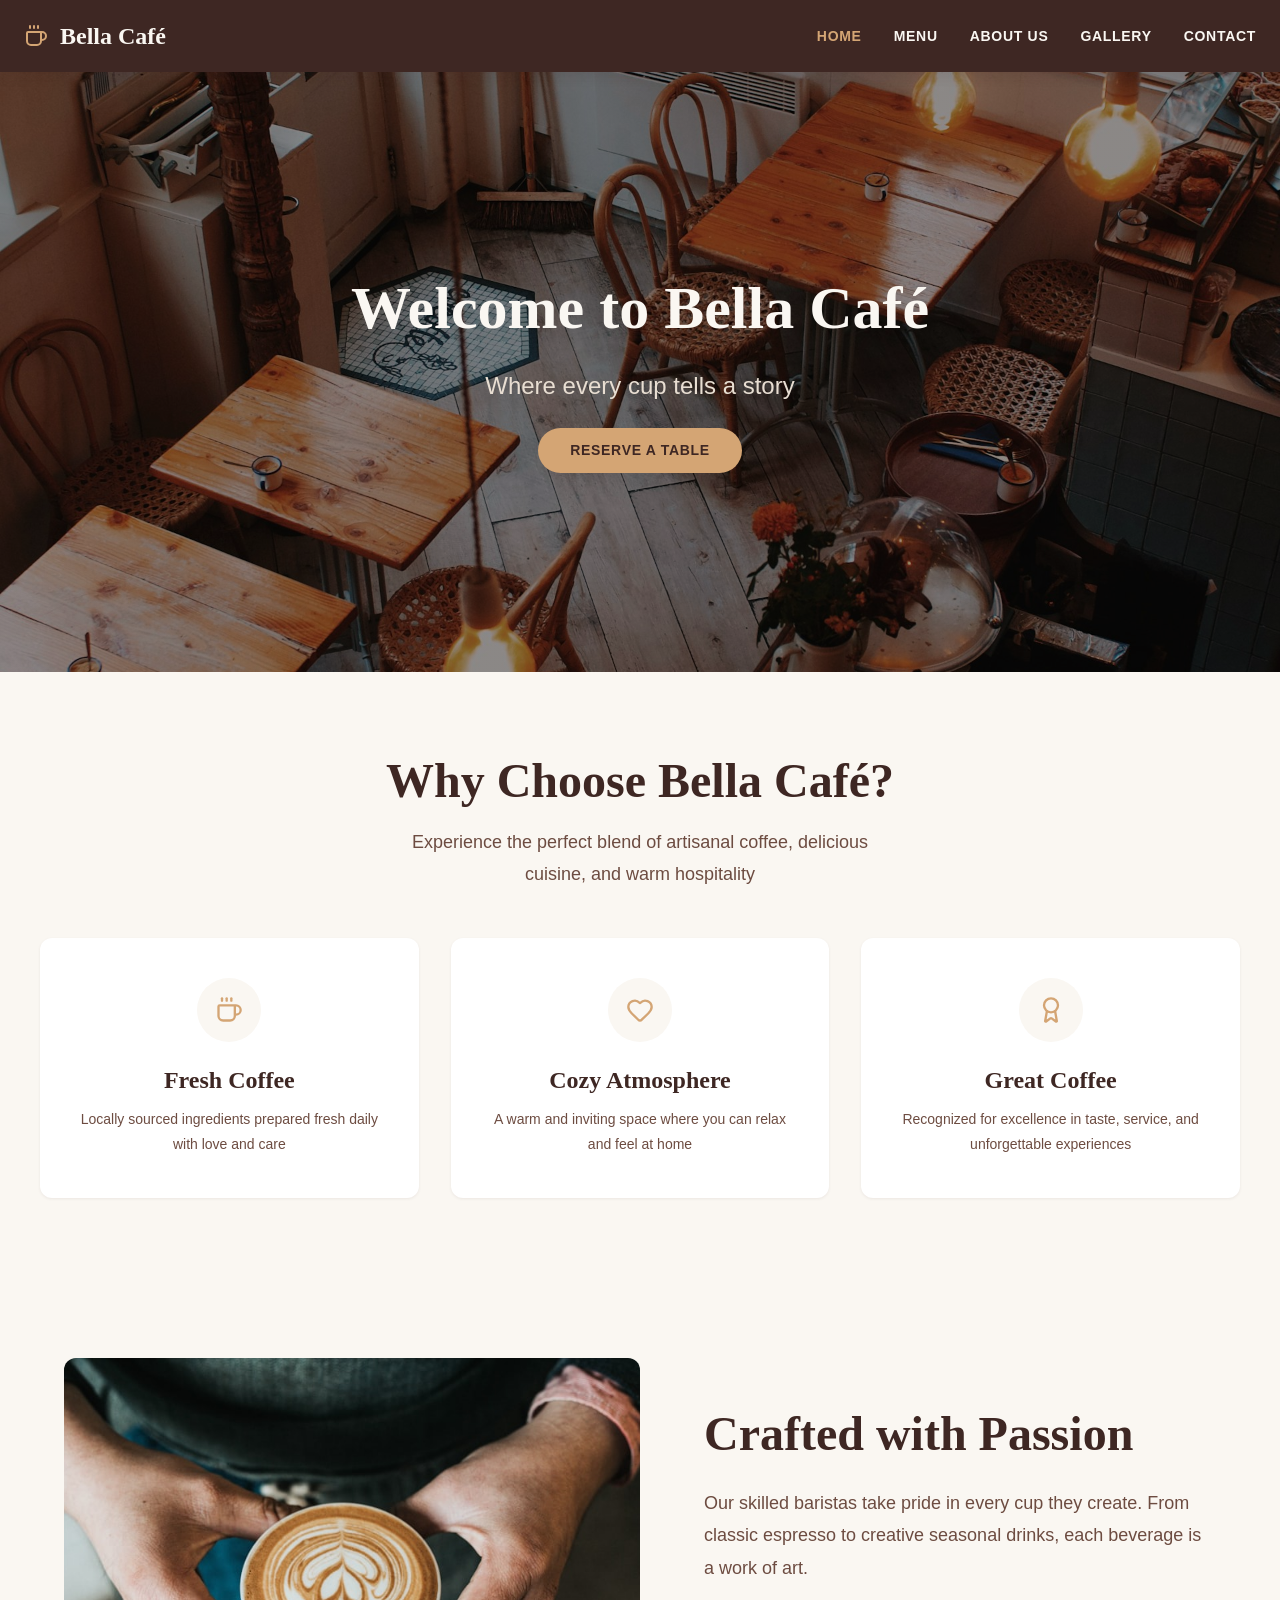
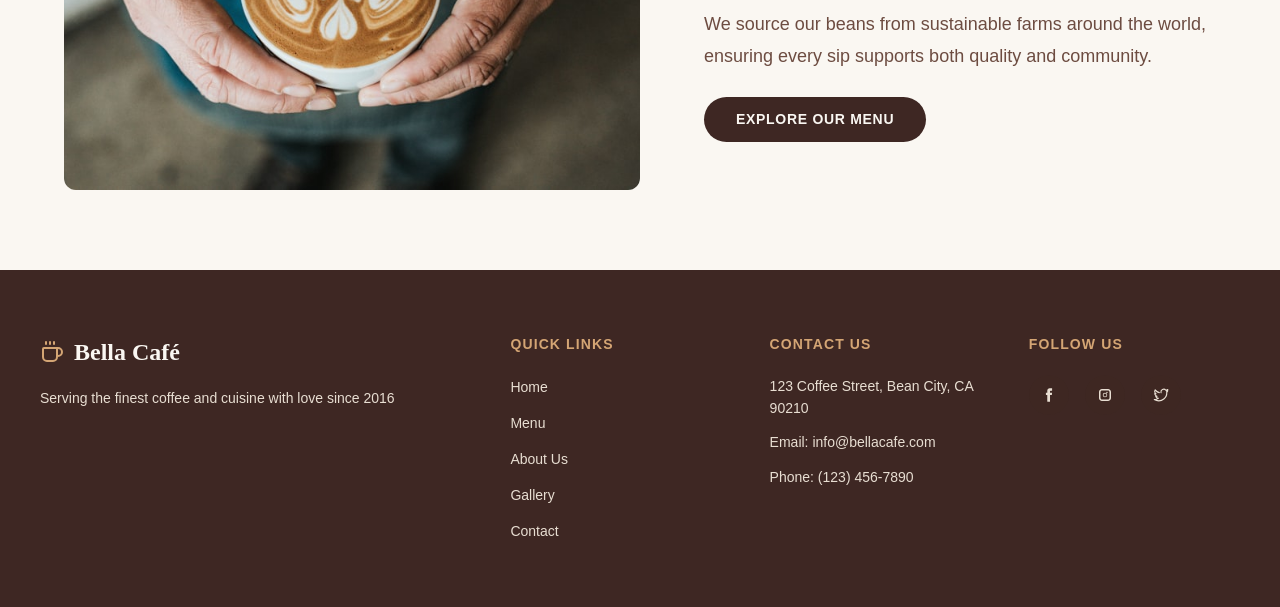
==== commit e9ae05c6: "feat: gallery page" ====
--- a/index.html
+++ b/index.html
@@ -47,6 +47,7 @@
           </li>
           <li><a href="menu.html" class="header__nav-link">Menu</a></li>
           <li><a href="about.html" class="header__nav-link">About Us</a></li>
+          <li><a href="gallery.html" class="header__nav-link">Gallery</a></li>
           <li><a href="contact.html" class="header__nav-link">Contact</a></li>
         </ul>
       </nav>
@@ -108,6 +109,7 @@
         </li>
         <li><a href="menu.html" class="nav-sidebar__link">Menu</a></li>
         <li><a href="about.html" class="nav-sidebar__link">About Us</a></li>
+        <li><a href="gallery.html" class="nav-sidebar__link">Gallery</a></li>
         <li><a href="contact.html" class="nav-sidebar__link">Contact</a></li>
       </ul>
     </aside>
@@ -214,7 +216,7 @@
     </section>
 
     <section class="about-preview">
-      <div class="about-preview__img-wrap">
+      <div class="about__story-img-wrap img-zoom-wrap">
         <img
           class="about-preview__img"
           src="./assets/crafted-coffee.jpeg"
@@ -270,6 +272,7 @@
             <li><a href="index.html">Home</a></li>
             <li><a href="menu.html">Menu</a></li>
             <li><a href="about.html">About Us</a></li>
+            <li><a href="gallery.html">Gallery</a></li>
             <li><a href="contact.html">Contact</a></li>
           </ul>
         </div>
--- a/styles.css
+++ b/styles.css
@@ -132,8 +132,6 @@
 
 img,
 picture,
-video,
-canvas,
 svg {
   display: block;
   max-width: 100%;
@@ -144,6 +142,18 @@
   width: 1px;
   height: 1px;
   clip: rect(0, 0, 0, 0);
+}
+
+.img-zoom-wrap {
+  overflow: hidden;
+}
+
+.img-zoom-wrap img {
+  transition: transform var(--transition-slow);
+}
+
+.img-zoom-wrap:hover img {
+  transform: scale(1.08);
 }
 
 .header {
@@ -491,11 +501,6 @@
   width: 100%;
   aspect-ratio: 4 / 3;
   object-fit: cover;
-  transition: transform var(--transition-slow);
-}
-
-.about-preview__img-wrap:hover .about-preview__img {
-  transform: scale(1.08);
 }
 
 .about-preview__content {
@@ -640,8 +645,6 @@
   background-color: var(--color-gold);
   color: var(--color-espresso);
 }
-
-/* MENU PAGE */
 
 .menu {
   padding-block: 80px;
@@ -716,10 +719,6 @@
     transform var(--transition-base);
 }
 
-.menu-card__img-wrap {
-  overflow: hidden;
-}
-
 .menu-card__img {
   width: 100%;
   aspect-ratio: 4 / 3;
@@ -727,10 +726,6 @@
   transition: transform var(--transition-slow);
 }
 
-.menu-card__img-wrap:hover .menu-card__img {
-  transform: scale(1.08);
-}
-
 .menu-card__body {
   padding: 16px;
   display: flex;
@@ -764,6 +759,199 @@
   line-height: 1.6;
 }
 
+.about {
+  max-width: 1200px;
+  margin-inline: auto;
+  padding-inline: 24px;
+}
+
+.about__header {
+  text-align: center;
+  padding-block: 80px 64px;
+}
+
+.about__title {
+  margin-bottom: 16px;
+}
+
+.about__subtitle {
+  font-size: var(--text-md);
+  color: var(--color-brown-mid);
+}
+
+.about__story {
+  display: flex;
+  align-items: center;
+  gap: 64px;
+  margin-bottom: 80px;
+}
+
+.about__story-img-wrap {
+  width: 50%;
+  flex-shrink: 0;
+  border-radius: var(--radius-lg);
+  overflow: hidden;
+}
+
+.about__story-img {
+  width: 100%;
+  aspect-ratio: 4 / 3;
+  object-fit: cover;
+  transition: transform var(--transition-slow);
+}
+
+.about__story-content {
+  display: flex;
+  flex-direction: column;
+  gap: 24px;
+}
+
+.about__story-title {
+  font-size: var(--text-3xl);
+  color: var(--color-espresso);
+}
+
+.about__story-text {
+  display: flex;
+  flex-direction: column;
+  gap: 16px;
+}
+
+.about__stats {
+  display: grid;
+  grid-template-columns: repeat(3, 1fr);
+  gap: 32px;
+  background-color: var(--color-espresso);
+  border-radius: var(--radius-lg);
+  padding: 48px 40px;
+  margin-bottom: 80px;
+  text-align: center;
+}
+
+.about__stat-icon {
+  width: 56px;
+  height: 56px;
+  background-color: rgba(212, 165, 116, 0.15);
+  border-radius: var(--radius-full);
+  display: flex;
+  align-items: center;
+  justify-content: center;
+  margin-inline: auto;
+  margin-bottom: 16px;
+  color: var(--color-gold);
+}
+
+.about__stat-number {
+  font-size: var(--text-xl);
+  color: var(--color-cream);
+  margin-bottom: 8px;
+}
+
+.about__stat-label {
+  font-size: var(--text-sm);
+  color: var(--color-beige-light);
+}
+
+.about__team {
+  padding-bottom: 80px;
+}
+
+.about__team-header {
+  text-align: center;
+  margin-bottom: 48px;
+}
+
+.about__team-title {
+  margin-bottom: 12px;
+}
+
+.about__team-subtitle {
+  font-size: var(--text-md);
+  color: var(--color-brown-mid);
+}
+
+.about__team-grid {
+  display: grid;
+  grid-template-columns: repeat(4, 1fr);
+  gap: 24px;
+}
+
+.team-card {
+  text-align: center;
+}
+
+.team-card__img-wrap {
+  border-radius: var(--radius-full);
+  overflow: hidden;
+  width: 160px;
+  height: 160px;
+  margin-inline: auto;
+  margin-bottom: 16px;
+}
+
+.team-card__img {
+  width: 100%;
+  height: 100%;
+  object-fit: cover;
+}
+
+.team-card__name {
+  font-size: var(--text-lg);
+  color: var(--color-espresso);
+  margin-bottom: 4px;
+}
+
+.team-card__role {
+  font-size: var(--text-sm);
+  color: var(--color-gold-dark);
+  font-weight: var(--font-semi);
+}
+
+.gallery {
+  max-width: 1200px;
+  margin-inline: auto;
+  padding-inline: 24px;
+  padding-block: 80px;
+}
+
+.gallery__header {
+  text-align: center;
+  margin-bottom: 48px;
+}
+
+.gallery__title {
+  margin-bottom: 12px;
+}
+
+.gallery__subtitle {
+  font-size: var(--text-md);
+  color: var(--color-brown-mid);
+}
+
+.gallery__grid {
+  display: grid;
+  grid-template-columns: repeat(3, 1fr);
+  grid-template-rows: auto;
+  gap: 16px;
+}
+
+.gallery__item {
+  overflow: hidden;
+  border-radius: var(--radius-lg);
+}
+
+.gallery__item img {
+  width: 100%;
+  height: 100%;
+  max-height: 400px;
+  object-fit: cover;
+  display: block;
+}
+
+.gallery__item--wide {
+  grid-column: span 2;
+}
+
 @keyframes float {
   0% {
     transform: translateY(0);
@@ -787,6 +975,20 @@
 
   .menu__grid {
     grid-template-columns: repeat(2, 1fr);
+  }
+
+  .about__team-grid {
+    grid-template-columns: repeat(2, 1fr);
+    gap: 32px;
+  }
+
+  .about__story {
+    flex-direction: column;
+    gap: 32px;
+  }
+
+  .about__story-img-wrap {
+    width: 100%;
   }
 }
 
@@ -848,6 +1050,28 @@
   .header__burger {
     display: flex;
   }
+
+  .about__stats {
+    grid-template-columns: 1fr;
+    gap: 40px;
+    padding: 40px 24px;
+  }
+
+  .about__team-grid {
+    grid-template-columns: repeat(2, 1fr);
+  }
+
+  .gallery__grid {
+    grid-template-columns: repeat(2, 1fr);
+  }
+
+  .gallery__grid {
+    grid-template-columns: 1fr;
+  }
+
+  .gallery__item--wide {
+    grid-column: span 1;
+  }
 }
 
 @media (max-width: 480px) {
@@ -858,4 +1082,12 @@
   .features__title {
     font-size: var(--text-2xl);
   }
-}
+
+  .about__team-grid {
+    grid-template-columns: 1fr;
+  }
+
+  .about__story-title {
+    font-size: var(--text-2xl);
+  }
+}
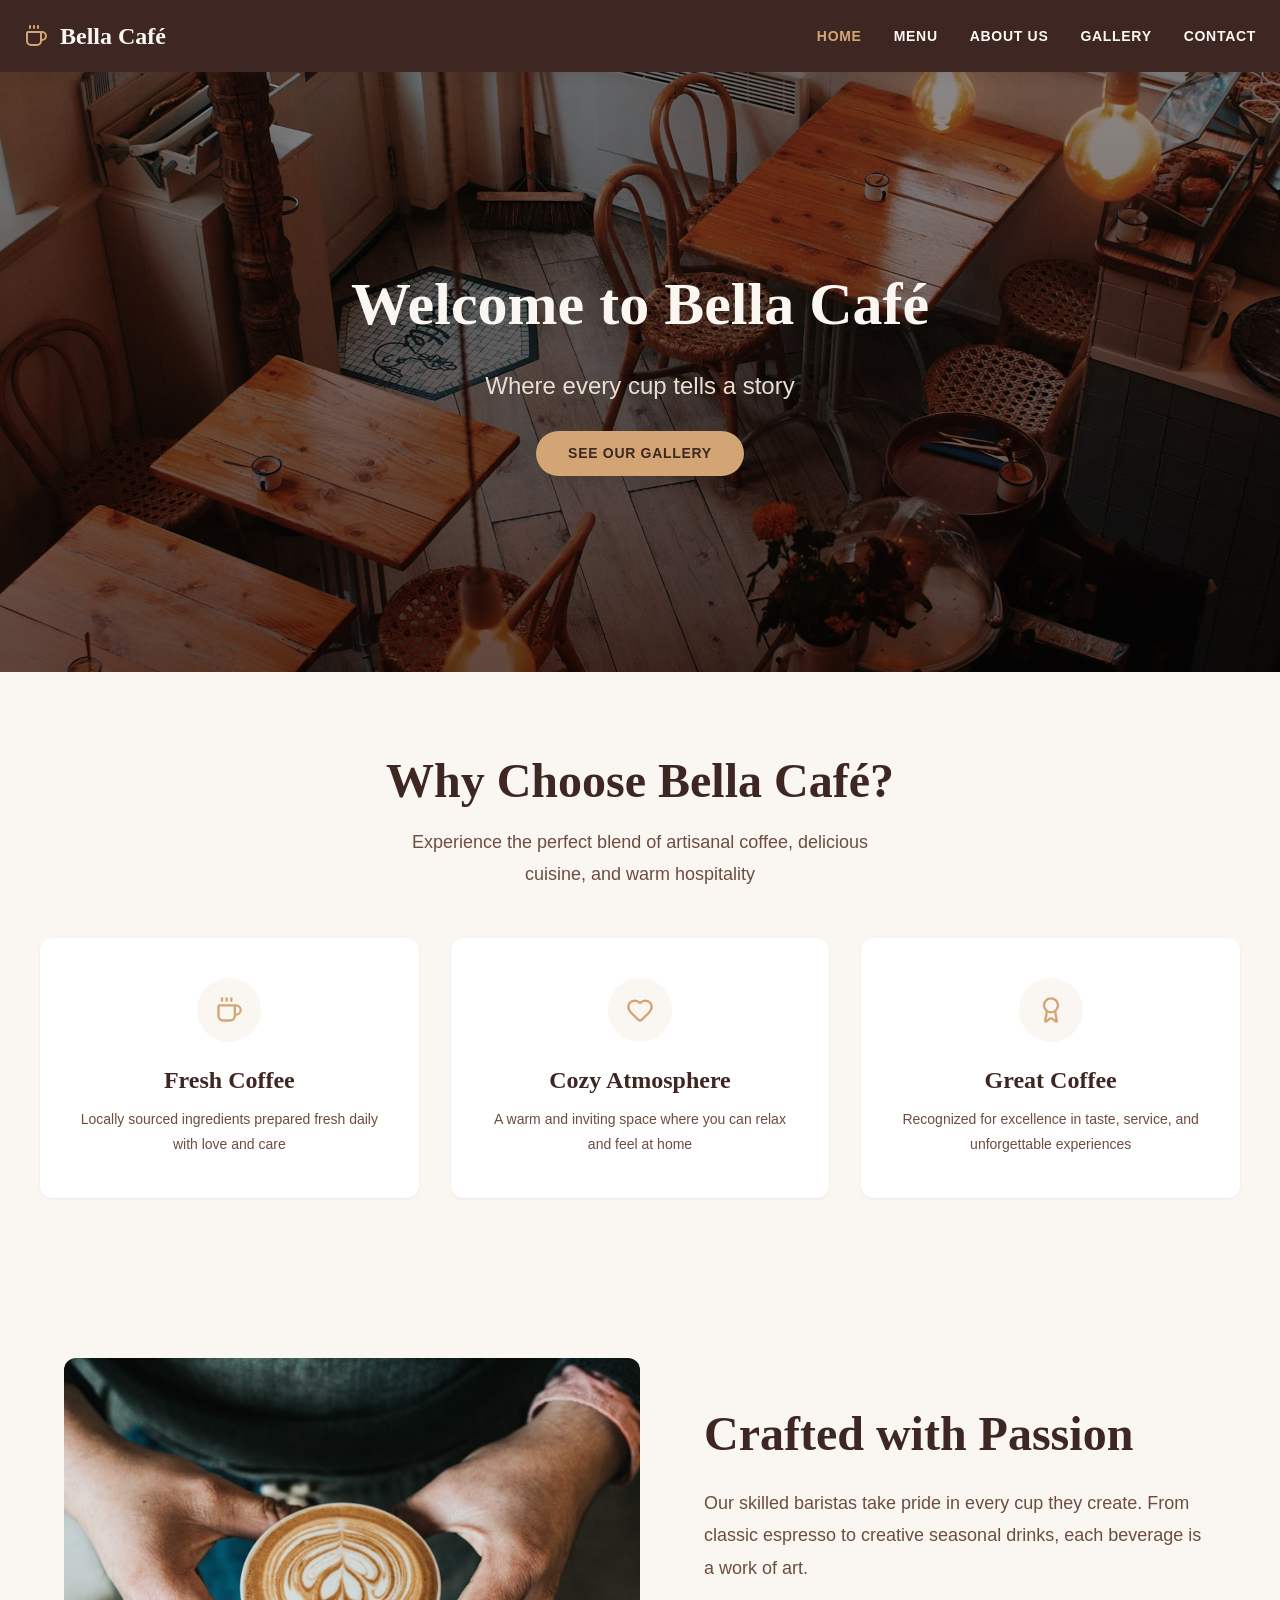
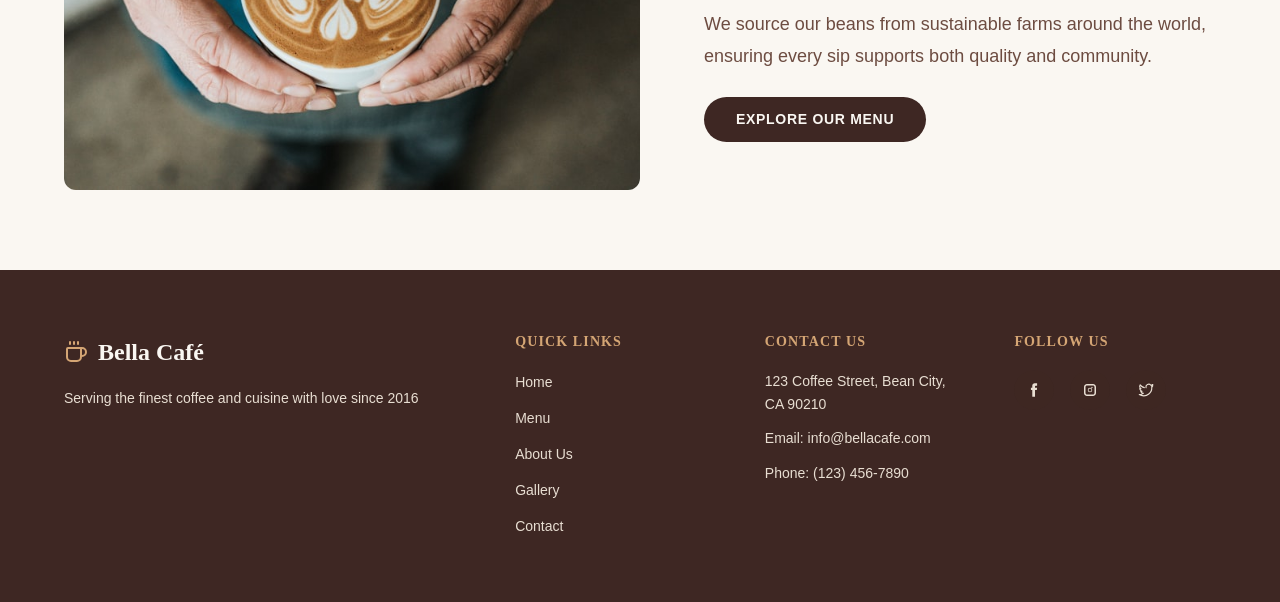
==== commit f54077ec: "feat: better semantics" ====
--- a/index.html
+++ b/index.html
@@ -55,7 +55,7 @@
 
     <div class="nav-overlay" id="navOverlay"></div>
 
-    <aside class="nav-sidebar" id="navSidebar">
+    <nav class="nav-sidebar" id="navSidebar">
       <div class="nav-sidebar__header">
         <div class="nav-sidebar__brand">
           <svg
@@ -112,130 +112,132 @@
         <li><a href="gallery.html" class="nav-sidebar__link">Gallery</a></li>
         <li><a href="contact.html" class="nav-sidebar__link">Contact</a></li>
       </ul>
-    </aside>
-
-    <div class="nav-overlay" id="navOverlay"></div>
+    </nav>
 
     <h1 class="sr-only">Bella Café — Restaurant & Coffee Shop</h1>
 
-    <section class="hero">
-      <div class="hero__content">
-        <h2 class="hero__title">Welcome to Bella Café</h2>
-        <span class="hero__subtitle">Where every cup tells a story</span>
-        <a href="contact.html" class="btn btn--primary">Reserve a Table</a>
-      </div>
-    </section>
-
-    <section class="features">
-      <div class="features__header">
-        <h2 class="features__title">Why Choose Bella Café?</h2>
-        <p class="features__subtitle">
-          Experience the perfect blend of artisanal coffee, delicious cuisine,
-          and warm hospitality
-        </p>
-      </div>
-
-      <div class="features__grid">
-        <div class="feature-card feature-card--animated">
-          <div class="feature-card__icon">
-            <svg
-              xmlns="http://www.w3.org/2000/svg"
-              width="28"
-              height="28"
-              viewBox="0 0 24 24"
-              fill="none"
-              stroke="currentColor"
-              stroke-width="2"
-              stroke-linecap="round"
-              stroke-linejoin="round"
-            >
-              <path d="M10 2v2" />
-              <path d="M14 2v2" />
-              <path
-                d="M16 8a1 1 0 0 1 1 1v8a4 4 0 0 1-4 4H7a4 4 0 0 1-4-4V9a1 1 0 0 1 1-1h14a4 4 0 1 1 0 8h-1"
-              />
-              <path d="M6 2v2" />
-            </svg>
-          </div>
-          <h3 class="feature-card__title">Fresh Coffee</h3>
-          <p class="feature-card__desc">
-            Locally sourced ingredients prepared fresh daily with love and care
+    <main>
+      <section class="hero">
+        <div class="hero__content">
+          <h2 class="hero__title">Welcome to Bella Café</h2>
+          <p class="hero__subtitle">Where every cup tells a story</p>
+          <a href="gallery.html" class="btn btn--primary">See Our Gallery</a>
+        </div>
+      </section>
+
+      <section class="features">
+        <div class="features__header">
+          <h2 class="features__title">Why Choose Bella Café?</h2>
+          <p class="features__subtitle">
+            Experience the perfect blend of artisanal coffee, delicious cuisine,
+            and warm hospitality
           </p>
         </div>
 
-        <div class="feature-card feature-card--animated">
-          <div class="feature-card__icon">
-            <svg
-              xmlns="http://www.w3.org/2000/svg"
-              width="28"
-              height="28"
-              viewBox="0 0 24 24"
-              fill="none"
-              stroke="currentColor"
-              stroke-width="2"
-              stroke-linecap="round"
-              stroke-linejoin="round"
-            >
-              <path
-                d="M2 9.5a5.5 5.5 0 0 1 9.591-3.676.56.56 0 0 0 .818 0A5.49 5.49 0 0 1 22 9.5c0 2.29-1.5 4-3 5.5l-5.492 5.313a2 2 0 0 1-3 .019L5 15c-1.5-1.5-3-3.2-3-5.5"
-              />
-            </svg>
-          </div>
-          <h3 class="feature-card__title">Cozy Atmosphere</h3>
-          <p class="feature-card__desc">
-            A warm and inviting space where you can relax and feel at home
+        <div class="features__grid">
+          <div class="feature-card feature-card--animated">
+            <div class="feature-card__icon">
+              <svg
+                xmlns="http://www.w3.org/2000/svg"
+                width="28"
+                height="28"
+                viewBox="0 0 24 24"
+                fill="none"
+                stroke="currentColor"
+                stroke-width="2"
+                stroke-linecap="round"
+                stroke-linejoin="round"
+              >
+                <path d="M10 2v2" />
+                <path d="M14 2v2" />
+                <path
+                  d="M16 8a1 1 0 0 1 1 1v8a4 4 0 0 1-4 4H7a4 4 0 0 1-4-4V9a1 1 0 0 1 1-1h14a4 4 0 1 1 0 8h-1"
+                />
+                <path d="M6 2v2" />
+              </svg>
+            </div>
+            <h3 class="feature-card__title">Fresh Coffee</h3>
+            <p class="feature-card__desc">
+              Locally sourced ingredients prepared fresh daily with love and
+              care
+            </p>
+          </div>
+
+          <div class="feature-card feature-card--animated">
+            <div class="feature-card__icon">
+              <svg
+                xmlns="http://www.w3.org/2000/svg"
+                width="28"
+                height="28"
+                viewBox="0 0 24 24"
+                fill="none"
+                stroke="currentColor"
+                stroke-width="2"
+                stroke-linecap="round"
+                stroke-linejoin="round"
+              >
+                <path
+                  d="M2 9.5a5.5 5.5 0 0 1 9.591-3.676.56.56 0 0 0 .818 0A5.49 5.49 0 0 1 22 9.5c0 2.29-1.5 4-3 5.5l-5.492 5.313a2 2 0 0 1-3 .019L5 15c-1.5-1.5-3-3.2-3-5.5"
+                />
+              </svg>
+            </div>
+            <h3 class="feature-card__title">Cozy Atmosphere</h3>
+            <p class="feature-card__desc">
+              A warm and inviting space where you can relax and feel at home
+            </p>
+          </div>
+
+          <div class="feature-card feature-card--animated">
+            <div class="feature-card__icon">
+              <svg
+                xmlns="http://www.w3.org/2000/svg"
+                width="28"
+                height="28"
+                viewBox="0 0 24 24"
+                fill="none"
+                stroke="currentColor"
+                stroke-width="2"
+                stroke-linecap="round"
+                stroke-linejoin="round"
+              >
+                <path
+                  d="m15.477 12.89 1.515 8.526a.5.5 0 0 1-.81.47l-3.58-2.687a1 1 0 0 0-1.197 0l-3.586 2.686a.5.5 0 0 1-.81-.469l1.514-8.526"
+                />
+                <circle cx="12" cy="8" r="6" />
+              </svg>
+            </div>
+            <h3 class="feature-card__title">Great Coffee</h3>
+            <p class="feature-card__desc">
+              Recognized for excellence in taste, service, and unforgettable
+              experiences
+            </p>
+          </div>
+        </div>
+      </section>
+
+      <section class="about-preview">
+        <div class="about-preview__img-wrap img-zoom-wrap">
+          <img
+            class="about-preview__img"
+            src="./assets/crafted-coffee.jpeg"
+            alt="crafted coffee"
+          />
+        </div>
+        <div class="about-preview__content">
+          <h2 class="about-preview__title">Crafted with Passion</h2>
+          <p class="about-preview__text">
+            Our skilled baristas take pride in every cup they create. From
+            classic espresso to creative seasonal drinks, each beverage is a
+            work of art.
           </p>
-        </div>
-
-        <div class="feature-card feature-card--animated">
-          <div class="feature-card__icon">
-            <svg
-              xmlns="http://www.w3.org/2000/svg"
-              width="28"
-              height="28"
-              viewBox="0 0 24 24"
-              fill="none"
-              stroke="currentColor"
-              stroke-width="2"
-              stroke-linecap="round"
-              stroke-linejoin="round"
-            >
-              <path
-                d="m15.477 12.89 1.515 8.526a.5.5 0 0 1-.81.47l-3.58-2.687a1 1 0 0 0-1.197 0l-3.586 2.686a.5.5 0 0 1-.81-.469l1.514-8.526"
-              />
-              <circle cx="12" cy="8" r="6" />
-            </svg>
-          </div>
-          <h3 class="feature-card__title">Great Coffee</h3>
-          <p class="feature-card__desc">
-            Recognized for excellence in taste, service, and unforgettable
-            experiences
+          <p class="about-preview__text">
+            We source our beans from sustainable farms around the world,
+            ensuring every sip supports both quality and community.
           </p>
-        </div>
-      </div>
-    </section>
-
-    <section class="about-preview">
-      <div class="about__story-img-wrap img-zoom-wrap">
-        <img
-          class="about-preview__img"
-          src="./assets/crafted-coffee.jpeg"
-          alt="crafted coffee"
-        />
-      </div>
-      <div class="about-preview__content">
-        <h2 class="about-preview__title">Crafted with Passion</h2>
-        <p class="about-preview__text">
-          Our skilled baristas take pride in every cup they create. From classic
-          espresso to creative seasonal drinks, each beverage is a work of art.
-        </p>
-        <p class="about-preview__text">
-          We source our beans from sustainable farms around the world, ensuring
-          every sip supports both quality and community.
-        </p>
-        <a href="menu.html" class="btn btn--secondary">Explore Our Menu</a>
-      </div>
-    </section>
+          <a href="menu.html" class="btn btn--secondary">Explore Our Menu</a>
+        </div>
+      </section>
+    </main>
 
     <footer class="footer">
       <div class="footer__grid">
@@ -267,7 +269,7 @@
         </div>
 
         <div class="footer__col">
-          <span class="footer__col-title">Quick Links</span>
+          <h3 class="footer__col-title">Quick Links</h3>
           <ul class="footer__links">
             <li><a href="index.html">Home</a></li>
             <li><a href="menu.html">Menu</a></li>
@@ -278,7 +280,7 @@
         </div>
 
         <div class="footer__col">
-          <span class="footer__col-title">Contact Us</span>
+          <h3 class="footer__col-title">Contact Us</h3>
           <div class="footer__contact">
             <a
               target="_blank"
@@ -293,7 +295,7 @@
         </div>
 
         <div class="footer__col">
-          <span class="footer__col-title">Follow Us</span>
+          <h3 class="footer__col-title">Follow Us</h3>
           <div class="footer__socials">
             <a
               href="https://www.facebook.com/TbilisiStateUniversity"
--- a/styles.css
+++ b/styles.css
@@ -15,16 +15,16 @@
   --font-heading: "Playfair Display", Georgia, serif;
   --font-body: "Lato", "Helvetica Neue", Arial, sans-serif;
 
-  --text-xs: 0.75rem; /*  12px */
-  --text-sm: 0.875rem; /*  14px */
-  --text-base: 1rem; /*  16px */
-  --text-md: 1.125rem; /*  18px */
-  --text-lg: 1.25rem; /*  20px */
-  --text-xl: 1.5rem; /*  24px */
-  --text-2xl: 2rem; /*  32px */
-  --text-3xl: 2.5rem; /*  40px */
-  --text-4xl: 3rem; /*  48px */
-  --text-5xl: 3.75rem; /*  60px */
+  --text-xs: 0.75rem;
+  --text-sm: 0.875rem;
+  --text-base: 1rem;
+  --text-md: 1.125rem;
+  --text-lg: 1.25rem;
+  --text-xl: 1.5rem;
+  --text-2xl: 2rem;
+  --text-3xl: 2.5rem;
+  --text-4xl: 3rem;
+  --text-5xl: 3.75rem;
 
   --font-normal: 400;
   --font-medium: 500;
@@ -335,7 +335,7 @@
   width: 100%;
   min-height: 600px;
   background-image:
-    linear-gradient(var(--color-espresso-50), var(--color-espresso-50)),
+    linear-gradient(var(--color-espresso-50), var(--color-brown-mid)),
     url("./assets/photo2.jpeg");
   background-size: cover;
   background-position: center;
@@ -378,6 +378,7 @@
     background-color var(--transition-base),
     transform var(--transition-fast);
   cursor: pointer;
+  border: none;
 }
 
 .btn:hover {
@@ -547,6 +548,7 @@
   gap: 48px;
   max-width: 1200px;
   margin-inline: auto;
+  padding-inline: 24px;
 }
 
 .footer__logo {
@@ -952,12 +954,149 @@
   grid-column: span 2;
 }
 
+.contact {
+  max-width: 1200px;
+  margin-inline: auto;
+  padding-inline: 24px;
+  padding-block: 80px;
+}
+
+.contact__header {
+  text-align: center;
+  margin-bottom: 64px;
+}
+
+.contact__title {
+  margin-bottom: 12px;
+}
+
+.contact__subtitle {
+  font-size: var(--text-md);
+  color: var(--color-brown-mid);
+}
+
+.contact__body {
+  display: grid;
+  grid-template-columns: 1fr 1fr;
+  gap: 64px;
+  align-items: start;
+}
+
+.contact__info-list {
+  display: flex;
+  flex-direction: column;
+  gap: 24px;
+  margin-bottom: 32px;
+}
+
+.contact__info-item {
+  display: flex;
+  align-items: center;
+  gap: 16px;
+}
+
+.contact__info-icon {
+  width: 44px;
+  height: 44px;
+  background-color: var(--color-beige-light);
+  border-radius: var(--radius-full);
+  display: flex;
+  align-items: center;
+  justify-content: center;
+  color: var(--color-espresso);
+  flex-shrink: 0;
+}
+
+.contact__info-text {
+  font-size: var(--text-base);
+  color: var(--color-brown-mid);
+  transition: color var(--transition-base);
+}
+
+a.contact__info-text:hover {
+  color: var(--color-gold);
+}
+
+.contact__map {
+  width: 100%;
+  border-radius: var(--radius-lg);
+  object-fit: cover;
+}
+
+.contact__form-title {
+  font-size: var(--text-2xl);
+  color: var(--color-espresso);
+  margin-bottom: 32px;
+}
+
+.contact__form {
+  display: flex;
+  flex-direction: column;
+  gap: 4px;
+}
+
+.contact__form-group {
+  display: flex;
+  flex-direction: column;
+  gap: 6px;
+  margin-bottom: 20px;
+}
+
+.contact__label {
+  font-size: var(--text-sm);
+  font-weight: var(--font-semi);
+  color: var(--color-espresso);
+}
+
+.contact__input {
+  width: 100%;
+  padding: 12px 16px;
+  background-color: var(--color-white);
+  border: 1.5px solid var(--color-beige-light);
+  border-radius: var(--radius-md);
+  font-size: var(--text-base);
+  color: var(--color-espresso);
+  font-family: var(--font-body);
+  transition:
+    border-color var(--transition-base),
+    box-shadow var(--transition-base);
+}
+
+.contact__input:focus {
+  outline: none;
+  border-color: var(--color-gold);
+  box-shadow: 0 0 0 3px rgba(212, 165, 116, 0.2);
+}
+
+.contact__input::placeholder {
+  color: var(--color-beige-light);
+}
+
+.contact__textarea {
+  resize: vertical;
+  min-height: 140px;
+}
+
+.contact__error {
+  font-size: var(--text-xs);
+  color: var(--color-danger);
+  min-height: 16px;
+}
+
+.contact__input--error {
+  border-color: var(--color-danger);
+}
+
+.btn--submit {
+  align-self: flex-start;
+}
+
 @keyframes float {
   0% {
     transform: translateY(0);
   }
   50% {
-    transform: translateY(-10px);
+    transform: translateY(-30px);
   }
   100% {
     transform: translateY(0);
@@ -967,6 +1106,7 @@
 @media (max-width: 1024px) {
   .footer__grid {
     grid-template-columns: 1fr 1fr;
+    padding-inline: 0;
   }
 
   .about-preview {
@@ -1072,6 +1212,11 @@
   .gallery__item--wide {
     grid-column: span 1;
   }
+
+  .contact__body {
+    grid-template-columns: 1fr;
+    gap: 48px;
+  }
 }
 
 @media (max-width: 480px) {
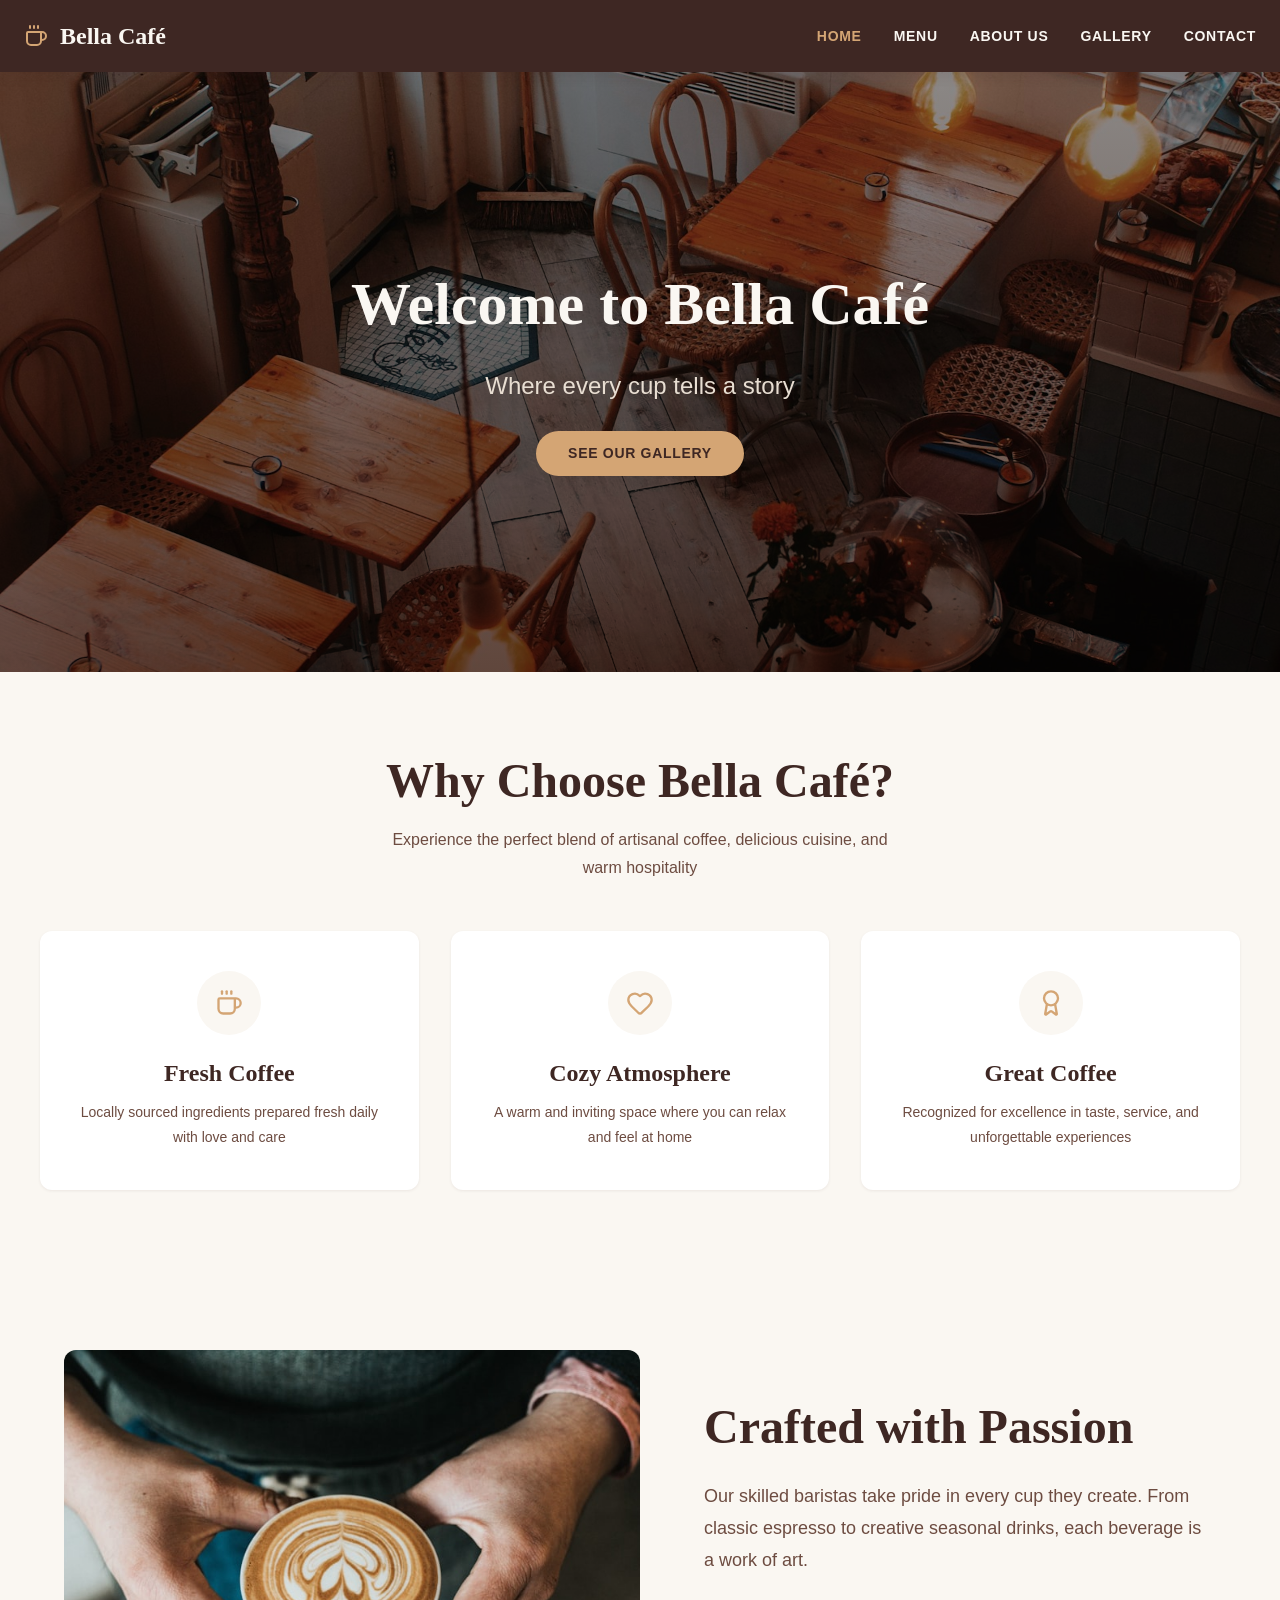
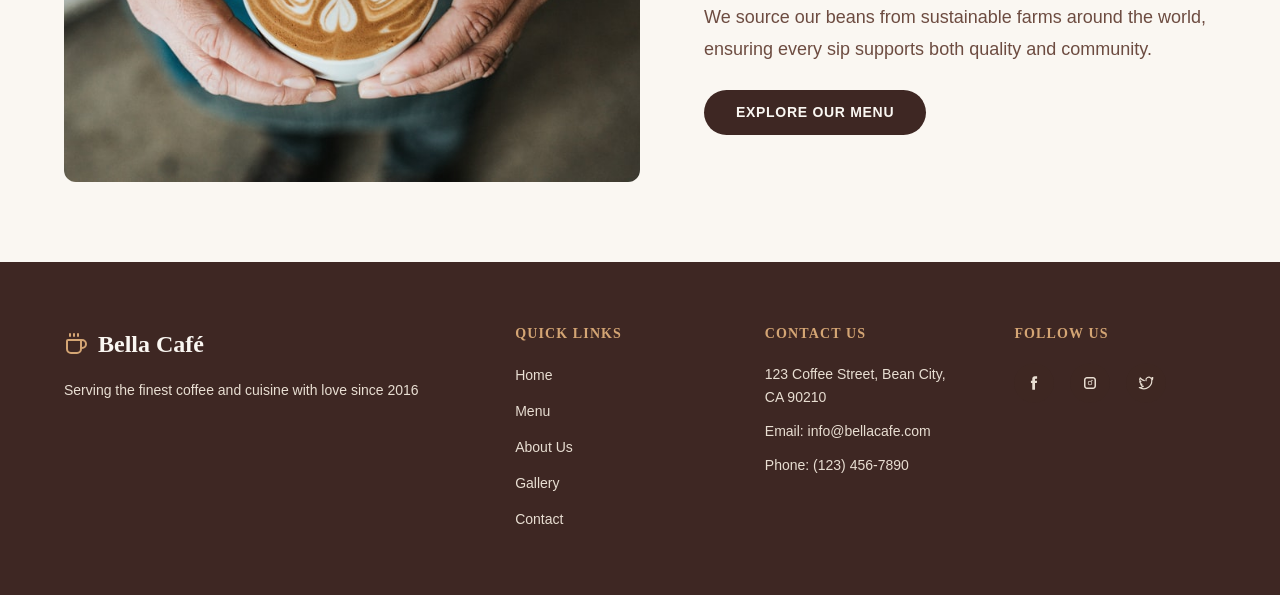
==== commit d671c27e: "chore: removed repeated styes" ====
--- a/index.html
+++ b/index.html
@@ -128,7 +128,7 @@
       <section class="features">
         <div class="features__header">
           <h2 class="features__title">Why Choose Bella Café?</h2>
-          <p class="features__subtitle">
+          <p class="features__subtitle section-subtitle">
             Experience the perfect blend of artisanal coffee, delicious cuisine,
             and warm hospitality
           </p>
@@ -218,19 +218,19 @@
       <section class="about-preview">
         <div class="about-preview__img-wrap img-zoom-wrap">
           <img
-            class="about-preview__img"
+            class="img-aspect-4-3"
             src="./assets/crafted-coffee.jpeg"
             alt="crafted coffee"
           />
         </div>
         <div class="about-preview__content">
           <h2 class="about-preview__title">Crafted with Passion</h2>
-          <p class="about-preview__text">
+          <p class="about-preview__text section__subtitle">
             Our skilled baristas take pride in every cup they create. From
             classic espresso to creative seasonal drinks, each beverage is a
             work of art.
           </p>
-          <p class="about-preview__text">
+          <p class="about-preview__text section__subtitle">
             We source our beans from sustainable farms around the world,
             ensuring every sip supports both quality and community.
           </p>
--- a/styles.css
+++ b/styles.css
@@ -398,6 +398,26 @@
   color: var(--color-espresso);
 }
 
+.section__header {
+  text-align: center;
+  margin-bottom: 48px;
+}
+
+.section__title {
+  margin-bottom: 12px;
+}
+
+.section__subtitle {
+  font-size: var(--text-md);
+  color: var(--color-brown-mid);
+}
+
+.img-aspect-4-3 {
+  width: 100%;
+  aspect-ratio: 4 / 3;
+  object-fit: cover;
+}
+
 .features {
   padding-block: 80px;
   padding-inline: 24px;
@@ -413,8 +433,6 @@
 }
 
 .features__subtitle {
-  font-size: var(--text-md);
-  color: var(--color-brown-mid);
   max-width: 520px;
   margin-inline: auto;
 }
@@ -498,12 +516,6 @@
   overflow: hidden;
 }
 
-.about-preview__img {
-  width: 100%;
-  aspect-ratio: 4 / 3;
-  object-fit: cover;
-}
-
 .about-preview__content {
   display: flex;
   flex-direction: column;
@@ -516,8 +528,6 @@
 }
 
 .about-preview__text {
-  font-size: var(--text-md);
-  color: var(--color-brown-mid);
   line-height: 1.8;
 }
 
@@ -653,20 +663,6 @@
   padding-inline: 24px;
   max-width: 1200px;
   margin-inline: auto;
-}
-
-.menu__header {
-  text-align: center;
-  margin-bottom: 48px;
-}
-
-.menu__title {
-  margin-bottom: 12px;
-}
-
-.menu__subtitle {
-  font-size: var(--text-md);
-  color: var(--color-brown-mid);
 }
 
 .menu__tabs {
@@ -721,13 +717,6 @@
     transform var(--transition-base);
 }
 
-.menu-card__img {
-  width: 100%;
-  aspect-ratio: 4 / 3;
-  object-fit: cover;
-  transition: transform var(--transition-slow);
-}
-
 .menu-card__body {
   padding: 16px;
   display: flex;
@@ -776,11 +765,6 @@
   margin-bottom: 16px;
 }
 
-.about__subtitle {
-  font-size: var(--text-md);
-  color: var(--color-brown-mid);
-}
-
 .about__story {
   display: flex;
   align-items: center;
@@ -793,13 +777,6 @@
   flex-shrink: 0;
   border-radius: var(--radius-lg);
   overflow: hidden;
-}
-
-.about__story-img {
-  width: 100%;
-  aspect-ratio: 4 / 3;
-  object-fit: cover;
-  transition: transform var(--transition-slow);
 }
 
 .about__story-content {
@@ -858,20 +835,6 @@
   padding-bottom: 80px;
 }
 
-.about__team-header {
-  text-align: center;
-  margin-bottom: 48px;
-}
-
-.about__team-title {
-  margin-bottom: 12px;
-}
-
-.about__team-subtitle {
-  font-size: var(--text-md);
-  color: var(--color-brown-mid);
-}
-
 .about__team-grid {
   display: grid;
   grid-template-columns: repeat(4, 1fr);
@@ -916,20 +879,6 @@
   padding-block: 80px;
 }
 
-.gallery__header {
-  text-align: center;
-  margin-bottom: 48px;
-}
-
-.gallery__title {
-  margin-bottom: 12px;
-}
-
-.gallery__subtitle {
-  font-size: var(--text-md);
-  color: var(--color-brown-mid);
-}
-
 .gallery__grid {
   display: grid;
   grid-template-columns: repeat(3, 1fr);
@@ -964,15 +913,6 @@
 .contact__header {
   text-align: center;
   margin-bottom: 64px;
-}
-
-.contact__title {
-  margin-bottom: 12px;
-}
-
-.contact__subtitle {
-  font-size: var(--text-md);
-  color: var(--color-brown-mid);
 }
 
 .contact__body {
